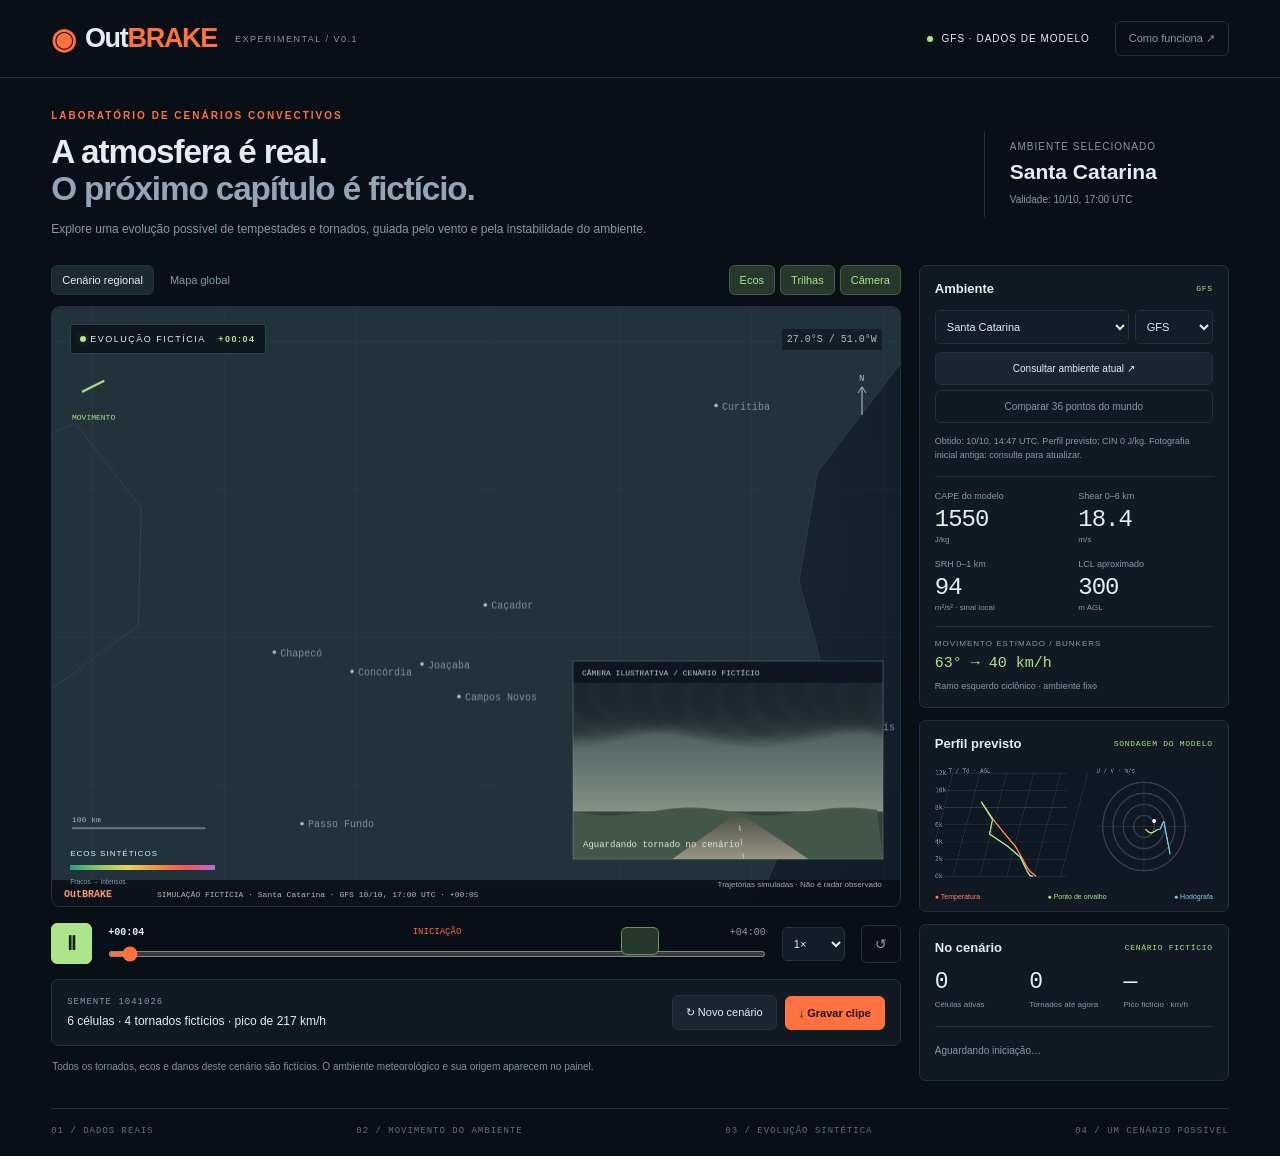
==== index.html @ 163cb2dc "Build OutBRAKE v0.1 with real GFS/ECMWF environments, synthetic outbreaks and video export" ====
<!doctype html>
<html lang="pt-BR">
<head>
<meta charset="utf-8"><meta name="viewport" content="width=device-width,initial-scale=1">
<meta name="theme-color" content="#090f17"><meta name="description" content="OutBRAKE: um surto fictício guiado por ambientes reais de modelos meteorológicos.">
<title>OutBRAKE · Atmosfera real. Histórias possíveis.</title>
<link rel="stylesheet" href="style.css">
</head>
<body>
<header><a class="brand" href="./" aria-label="OutBRAKE início"><span class="brand-icon">◉</span>Out<span>BRAKE</span><small>EXPERIMENTAL / V0.1</small></a><div class="head-right"><span class="status-dot"></span><span id="sourceBadge">CARREGANDO AMBIENTE</span><button id="aboutBtn" class="quiet">Como funciona ↗</button></div></header>
<main>
<section class="intro"><div><div class="eyebrow">LABORATÓRIO DE CENÁRIOS CONVECTIVOS</div><h1>A atmosfera é real.<br><span>O próximo capítulo é fictício.</span></h1><p>Explore uma evolução possível de tempestades e tornados, guiada pelo vento e pela instabilidade do ambiente.</p></div><div class="intro-meta"><span>AMBIENTE SELECIONADO</span><strong id="regionTitle">Preparando cenário…</strong><small id="validTime">—</small></div></section>
<section class="workbench">
<div class="stage-column">
<div class="stage-toolbar"><div class="tabs" role="group" aria-label="Visualização"><button id="regionalBtn" class="active">Cenário regional</button><button id="worldBtn">Mapa global</button></div><div class="layer-buttons"><button id="radarBtn" class="active" aria-pressed="true">Ecos</button><button id="tracksBtn" class="active" aria-pressed="true">Trilhas</button><button id="cameraBtn" class="active" aria-pressed="true">Câmera</button></div></div>
<div class="stage"><canvas id="map" aria-label="Animação de um surto fictício de tempestades"></canvas><div class="stage-live"><span class="status-dot"></span> EVOLUÇÃO FICTÍCIA <b id="stageTime">00:00</b></div><div class="stage-location" id="stageLocation">—</div><div class="legend"><span>ECOS SINTÉTICOS</span><i></i><small>Fracos → intensos</small></div><div class="map-note" id="mapNote">Trajetórias simuladas · Não é radar observado</div></div>
<div class="transport"><button id="playBtn" class="play" aria-label="Pausar animação">Ⅱ</button><div class="timeline"><div class="time-row"><b id="clock">+00:00</b><span id="phase">INICIAÇÃO</span><span>+04:00</span></div><input id="scrub" type="range" min="0" max="240" step="0.2" value="0" aria-label="Minutos do cenário"></div><select id="speed" aria-label="Velocidade"><option value="2">0,5×</option><option value="4" selected>1×</option><option value="8">2×</option><option value="16">4×</option></select><button id="restartBtn" class="quiet" title="Recomeçar">↺</button></div>
<div class="scenario-strip"><div><span id="seedLabel">SEMENTE —</span><strong id="summary">Gerando evolução…</strong></div><button id="newBtn">↻ Novo cenário</button><button id="exportBtn" class="accent">↓ Gravar clipe</button></div>
<div class="foot-note">Todos os tornados, ecos e danos deste cenário são fictícios. O ambiente meteorológico e sua origem aparecem no painel.</div>
</div>
<aside>
<section class="panel"><div class="panel-title"><h2>Ambiente</h2><span id="modelLabel">GFS</span></div><div class="form-row"><select id="regionSelect" aria-label="Região"></select><select id="modelSelect" aria-label="Modelo"><option value="gfs">GFS</option><option value="ecmwf">ECMWF</option></select></div><button id="loadBtn" class="wide">Consultar ambiente atual ↗</button><button id="scanBtn" class="wide quiet">Comparar 36 pontos do mundo</button><p id="dataStatus" class="data-status" aria-live="polite">Lendo a consulta inicial…</p><div class="metrics"><div><span>CAPE do modelo</span><strong id="capeVal">—</strong><small>J/kg</small></div><div><span>Shear 0–6 km</span><strong id="shearVal">—</strong><small>m/s</small></div><div><span>SRH 0–1 km</span><strong id="srhVal">—</strong><small>m²/s² · sinal local</small></div><div><span>LCL aproximado</span><strong id="lclVal">—</strong><small>m AGL</small></div></div><div class="motion"><span>MOVIMENTO ESTIMADO / BUNKERS</span><strong id="motionVal">—</strong><small id="motionNote">—</small></div></section>
<section class="panel charts"><div class="panel-title"><h2>Perfil previsto</h2><span>SONDAGEM DO MODELO</span></div><canvas id="sounding" width="620" height="250" aria-label="Perfil de temperatura, ponto de orvalho e hodógrafa"></canvas><div class="chart-key"><span class="temp">● Temperatura</span><span class="dew">● Ponto de orvalho</span><span class="wind">● Hodógrafa</span></div></section>
<section class="panel"><div class="panel-title"><h2>No cenário</h2><span id="modeLabel">SUPERCÉLULAS</span></div><div class="scenario-stats"><div><strong id="cellCount">0</strong><span>Células ativas</span></div><div><strong id="torCount">0</strong><span>Tornados até agora</span></div><div><strong id="peakWind">—</strong><span>Pico fictício · km/h</span></div></div><div id="events" class="events"><p>Aguardando iniciação…</p></div></section>
</aside>
</section>
<section class="method-line"><span>01 / DADOS REAIS</span><span>02 / MOVIMENTO DO AMBIENTE</span><span>03 / EVOLUÇÃO SINTÉTICA</span><span>04 / UM CENÁRIO POSSÍVEL</span></section>
</main>
<dialog id="about"><button id="closeAbout" class="dialog-close" aria-label="Fechar">×</button><div class="eyebrow">O QUE ESTA VERSÃO FAZ</div><h2>Um experimento visual,<br>com a origem dos dados à vista.</h2><p>A consulta inicial usa uma fotografia do GFS obtida em 10/10/2026. Os botões de consulta buscam novas previsões pelo Open-Meteo. O painel informa o horário de validade e de obtenção; estes não são o horário de inicialização da rodada.</p><p>A comparação global amostra 36 pontos em regiões convectivas e escolhe o maior índice de ingredientes nas próximas 24 horas. Não é uma busca exaustiva do planeta nem uma probabilidade de tornado. O índice usa CAPE, diferença vetorial entre os ventos de 10 m e 500 hPa, ponto de orvalho e CIN disponível.</p><p>O movimento regional usa uma aproximação de Bunkers com vento médio 0–6 km e desvio de 7,5 m/s. Escolhe o ramo ciclônico conforme o hemisfério. Shear e SRH usam alturas AGL e descartam níveis abaixo do solo. O LCL usa 125 × (T − Td). O perfil é previsto, sem assimilação adicional de radiossondagens neste protótipo.</p><p>A formação de células, a produção de tornados, seus ventos, tamanhos e durações são regras fictícias com aleatoriedade reproduzível. Não há integração das equações atmosféricas. Os ecos são ilustrações; não são refletividade calculada por um modelo físico. A câmera é uma representação artística vinculada ao tornado selecionado.</p><p>Esta versão usa contornos geográficos Natural Earth. Ainda não incorpora um modelo de elevação, frentes ou convergência para determinar a iniciação. O mapa não representa relevo. Baixos ingredientes podem gerar um cenário sem tornados.</p><div class="sources"><a href="https://open-meteo.com/en/docs/gfs-api" target="_blank" rel="noopener">GFS / Open-Meteo ↗</a><a href="https://open-meteo.com/en/docs/ecmwf-api" target="_blank" rel="noopener">ECMWF / Open-Meteo ↗</a><a href="https://www.naturalearthdata.com/" target="_blank" rel="noopener">Natural Earth ↗</a><a href="https://github.com/Vitkkk/OutBRAKE" target="_blank" rel="noopener">Código do OutBRAKE ↗</a></div></dialog>
<div id="toast" role="status"></div>
<script src="app.js"></script>
</body></html>
---- style.css ----
:root{color-scheme:dark;--bg:#090f17;--panel:#111923;--border:#24303b;--muted:#8899a9;--text:#e4edf4;--accent:#ff713f;--green:#ace58b}*{box-sizing:border-box}body{margin:0;background:var(--bg);color:var(--text);font-family:Inter,Arial,sans-serif;font-size:14px}button,select,input{font:inherit}button,a,select,input{touch-action:manipulation}button{border:1px solid var(--border);border-radius:6px;background:#1b2530;color:var(--text);padding:10px 13px;cursor:pointer;transition:background .18s,border-color .18s}button:hover{background:#293744;border-color:#657381}button:focus-visible,a:focus-visible,input:focus-visible,select:focus-visible{outline:2px solid var(--accent);outline-offset:3px}button:disabled{cursor:wait;opacity:.5}button.active{color:var(--green);border-color:#476044;background:#26372b}.quiet{background:transparent;color:var(--muted)}.accent{background:var(--accent);border-color:var(--accent);color:#1b100d;font-weight:700}header{height:78px;border-bottom:1px solid var(--border);padding:0 4vw;display:flex;justify-content:space-between;align-items:center}.brand{font-weight:900;font-size:27px;letter-spacing:-1.3px;text-decoration:none;color:var(--text);display:flex;align-items:center;gap:0}.brand>span:not(.brand-icon){color:var(--accent)}.brand-icon{color:var(--accent);margin-right:10px;font-size:29px}.brand small{font-size:9px;letter-spacing:1.5px;color:var(--muted);font-weight:500;margin-left:18px}.head-right{display:flex;align-items:center;gap:9px;font-size:10px;letter-spacing:1px}.head-right button{margin-left:16px;font-size:11px;letter-spacing:0}.status-dot{width:6px;height:6px;background:var(--green);border-radius:50%;display:inline-block;box-shadow:0 0 8px #ace58b50}main{max-width:1720px;padding:32px 4vw 20px;margin:auto}.intro{display:flex;justify-content:space-between;align-items:center;gap:24px;margin-bottom:27px}.eyebrow{font-size:10px;letter-spacing:2px;color:var(--accent);font-weight:700;margin-bottom:12px}h1{font-size:clamp(23px,2.6vw,38px);line-height:1.12;letter-spacing:-1.1px;margin:0 0 12px}h1 span{color:#94a6b6}.intro p{color:var(--muted);font-size:12px;line-height:1.5;margin:0;max-width:610px}.intro-meta{padding:10px 0 10px 25px;border-left:1px solid var(--border);min-width:245px}.intro-meta span,.intro-meta small{display:block;font-size:10px;letter-spacing:1px;color:var(--muted)}.intro-meta strong{display:block;font-size:21px;margin:8px 0}.intro-meta small{letter-spacing:0;line-height:1.5}.workbench{display:grid;grid-template-columns:minmax(0,1fr) 310px;gap:18px}.stage-column{min-width:0}.stage-toolbar{display:flex;justify-content:space-between;align-items:center;gap:12px;margin-bottom:11px}.tabs,.layer-buttons{display:flex;gap:5px}.stage-toolbar button{font-size:11px;padding:8px 10px}.tabs button{background:transparent;border-color:transparent;color:var(--muted)}.tabs button.active{border-color:var(--border);background:#1c2930;color:var(--text)}.stage{position:relative;width:100%;height:clamp(420px,47vw,690px);overflow:hidden;border:1px solid var(--border);border-radius:9px;background:#101b26}#map{width:100%;height:100%;display:block}.stage-live{position:absolute;top:17px;left:18px;font-size:9px;letter-spacing:1.5px;background:#090f17cf;padding:9px;border:1px solid #32404a;border-radius:3px;pointer-events:none}.stage-live b{color:var(--green);margin-left:9px}.stage-location{position:absolute;top:22px;right:18px;font:10px monospace;color:#aebdcb;background:#090f1790;padding:5px;pointer-events:none}.legend{position:absolute;bottom:20px;left:18px;width:145px;font-size:8px;letter-spacing:1px;pointer-events:none}.legend i{display:block;height:5px;background:linear-gradient(90deg,#2c9a86,#89c969,#e6d457,#ec9140,#f35650,#b16be0);margin:7px 0}.legend small{letter-spacing:0;color:#92a7b8}.map-note{position:absolute;bottom:17px;right:18px;font-size:8px;color:#9cadbb;max-width:220px;text-align:right;pointer-events:none}.transport{display:flex;gap:16px;align-items:center;padding:16px 0 15px}.play{background:#ace58b;color:#14200f;border-color:#ace58b;width:41px;height:41px;flex-shrink:0;font-size:19px;font-weight:700;padding:0}.timeline{flex:1;min-width:0}.time-row{display:flex;justify-content:space-between;font:10px monospace;color:var(--muted);padding-bottom:6px}.time-row b{color:var(--text)}#phase{font-size:9px;color:var(--accent)}input[type=range]{width:100%;height:6px;accent-color:var(--accent);margin:0;cursor:pointer}select{background:#121d28;border:1px solid var(--border);color:var(--text);padding:9px 7px;border-radius:5px;font-size:11px;max-width:100%}.transport>select{width:63px}.scenario-strip{display:flex;align-items:center;gap:8px;padding:15px;border:1px solid var(--border);border-radius:7px;background:var(--panel)}.scenario-strip>div{flex:1}.scenario-strip span{display:block;font:9px monospace;letter-spacing:1px;color:var(--muted);margin-bottom:5px}.scenario-strip strong{font-size:12px;font-weight:500}.scenario-strip button{font-size:11px;white-space:nowrap}.foot-note{font-size:10px;line-height:1.6;color:#7f92a3;padding:13px 1px}aside{display:flex;flex-direction:column;gap:12px}.panel{border:1px solid var(--border);background:var(--panel);border-radius:7px;padding:15px}.panel-title{display:flex;justify-content:space-between;align-items:center;margin-bottom:14px;gap:8px}.panel h2{font-size:13px;margin:0;font-weight:600}.panel-title>span{font:8px monospace;letter-spacing:.7px;color:var(--green)}.form-row{display:flex;gap:6px;margin-bottom:8px}.form-row select:first-child{flex:1;min-width:0}.wide{width:100%;font-size:10px;margin-bottom:5px}.data-status{font-size:9px;line-height:1.6;color:var(--muted);margin:6px 0 14px;overflow-wrap:anywhere}.metrics{display:grid;grid-template-columns:1fr 1fr;gap:15px 9px;border-top:1px solid var(--border);padding-top:14px}.metrics span{display:block;color:var(--muted);font-size:9px;margin-bottom:5px}.metrics strong{font-family:monospace;font-size:24px;font-weight:500;letter-spacing:-1px}.metrics small{font-size:8px;color:var(--muted);display:block;margin-top:2px}.motion{border-top:1px solid var(--border);margin-top:14px;padding-top:12px}.motion span{display:block;font-size:8px;letter-spacing:1px;color:var(--muted)}.motion strong{display:block;font:15px monospace;color:var(--green);margin:7px 0 4px}.motion small{font-size:9px;color:var(--muted)}.charts{padding-bottom:11px}#sounding{width:100%;height:120px;display:block}.chart-key{display:flex;justify-content:space-between;font-size:7px;margin-top:8px}.temp{color:#ff825d}.dew{color:#ace58b}.wind{color:#8acde5}.scenario-stats{display:grid;grid-template-columns:repeat(3,1fr);gap:5px;margin-bottom:15px}.scenario-stats strong{display:block;font:23px monospace}.scenario-stats span{display:block;color:var(--muted);font-size:8px;line-height:1.4;margin-top:4px}.events{max-height:150px;overflow:auto;border-top:1px solid var(--border);padding-top:9px}.events p{color:var(--muted);font-size:10px;line-height:1.5;margin:7px 0}.events .event{font-size:9px;display:flex;gap:8px;padding:7px 0;border-bottom:1px solid #24303b80}.event time{color:var(--accent);font-family:monospace;white-space:nowrap}.event span{color:#a9baca}.method-line{display:flex;justify-content:space-between;border-top:1px solid var(--border);margin-top:20px;padding-top:17px;font:9px monospace;letter-spacing:1px;color:#5e7182}dialog{border:1px solid #455461;background:#111b26;color:var(--text);border-radius:12px;max-width:650px;width:calc(100% - 32px);padding:32px;max-height:85vh}dialog::backdrop{background:#000b;backdrop-filter:blur(5px)}dialog h2{font-size:26px;letter-spacing:-1px;line-height:1.2}dialog p{font-size:12px;line-height:1.8;color:#a6b7c6}.dialog-close{position:absolute;right:15px;top:15px;padding:3px 10px;font-size:23px}.sources{display:flex;gap:15px;flex-wrap:wrap;margin-top:22px}.sources a{color:var(--green);font-size:10px}#toast{position:fixed;bottom:25px;left:50%;transform:translateX(-50%) translateY(80px);background:#26372b;border:1px solid #6f955e;padding:13px 18px;border-radius:6px;color:#d8efd0;font-size:12px;transition:transform .2s;z-index:20;max-width:90vw;text-align:center}#toast.show{transform:translateX(-50%) translateY(0)}@media(min-width:1500px){.workbench{grid-template-columns:minmax(0,1fr) 350px}.stage{height:660px}.panel{padding:19px}#sounding{height:145px}}@media(max-width:1000px){main{padding:24px}.workbench{grid-template-columns:minmax(0,1fr) 280px}.intro-meta{min-width:210px}.head-right #sourceBadge{display:none}.stage{height:530px}.scenario-strip{flex-wrap:wrap}.scenario-strip>div{flex-basis:100%}.layer-buttons button{font-size:9px;padding:7px}.tabs button{font-size:10px;padding:7px}.stage-location{display:none}}@media(max-width:760px){header{height:63px;padding:0 18px}.brand{font-size:24px}.brand small{font-size:7px;letter-spacing:.5px;margin-left:10px}.head-right .status-dot{display:none}.head-right button{font-size:9px;padding:8px;margin-left:0}main{padding:24px 14px}.intro{display:block;margin-bottom:20px}.intro h1{font-size:28px}.intro p{font-size:11px}.intro-meta{border:0;border-top:1px solid var(--border);padding:13px 0 0;margin-top:17px;min-width:0;display:grid;grid-template-columns:1fr auto;align-items:center;gap:3px}.intro-meta>span{grid-column:1/-1;font-size:8px}.intro-meta strong{font-size:18px;margin:4px 0}.intro-meta small{font-size:9px;text-align:right}.workbench{display:block}.stage{height:470px;max-height:65vh;min-height:330px}.stage-toolbar{gap:6px}.stage-toolbar button{padding:7px 8px;font-size:9px}.layer-buttons{gap:3px}.layer-buttons button{padding:7px 6px;font-size:8px}.stage-live{font-size:8px;left:12px;top:12px}.map-note{max-width:150px;font-size:7px}.transport{gap:10px}.scenario-strip{padding:12px}.scenario-strip>div{flex-basis:100%}.scenario-strip button{flex:1}.foot-note{font-size:9px}aside{margin-top:13px;display:grid;grid-template-columns:1fr 1fr;gap:10px}.panel:first-child{grid-column:1/-1}.metrics{grid-template-columns:repeat(4,1fr);gap:5px}.metrics strong{font-size:23px}.metrics span{font-size:8px}.metrics small{font-size:7px}.panel-title>span{font-size:7px}.panel{padding:12px}.charts #sounding{height:120px}.charts .chart-key{flex-wrap:wrap;gap:4px}.scenario-stats strong{font-size:20px}.scenario-stats span{font-size:7px}.method-line{flex-wrap:wrap;gap:12px;font-size:7px}.events{max-height:120px}}@media(prefers-reduced-motion:reduce){*{transition:none!important}}
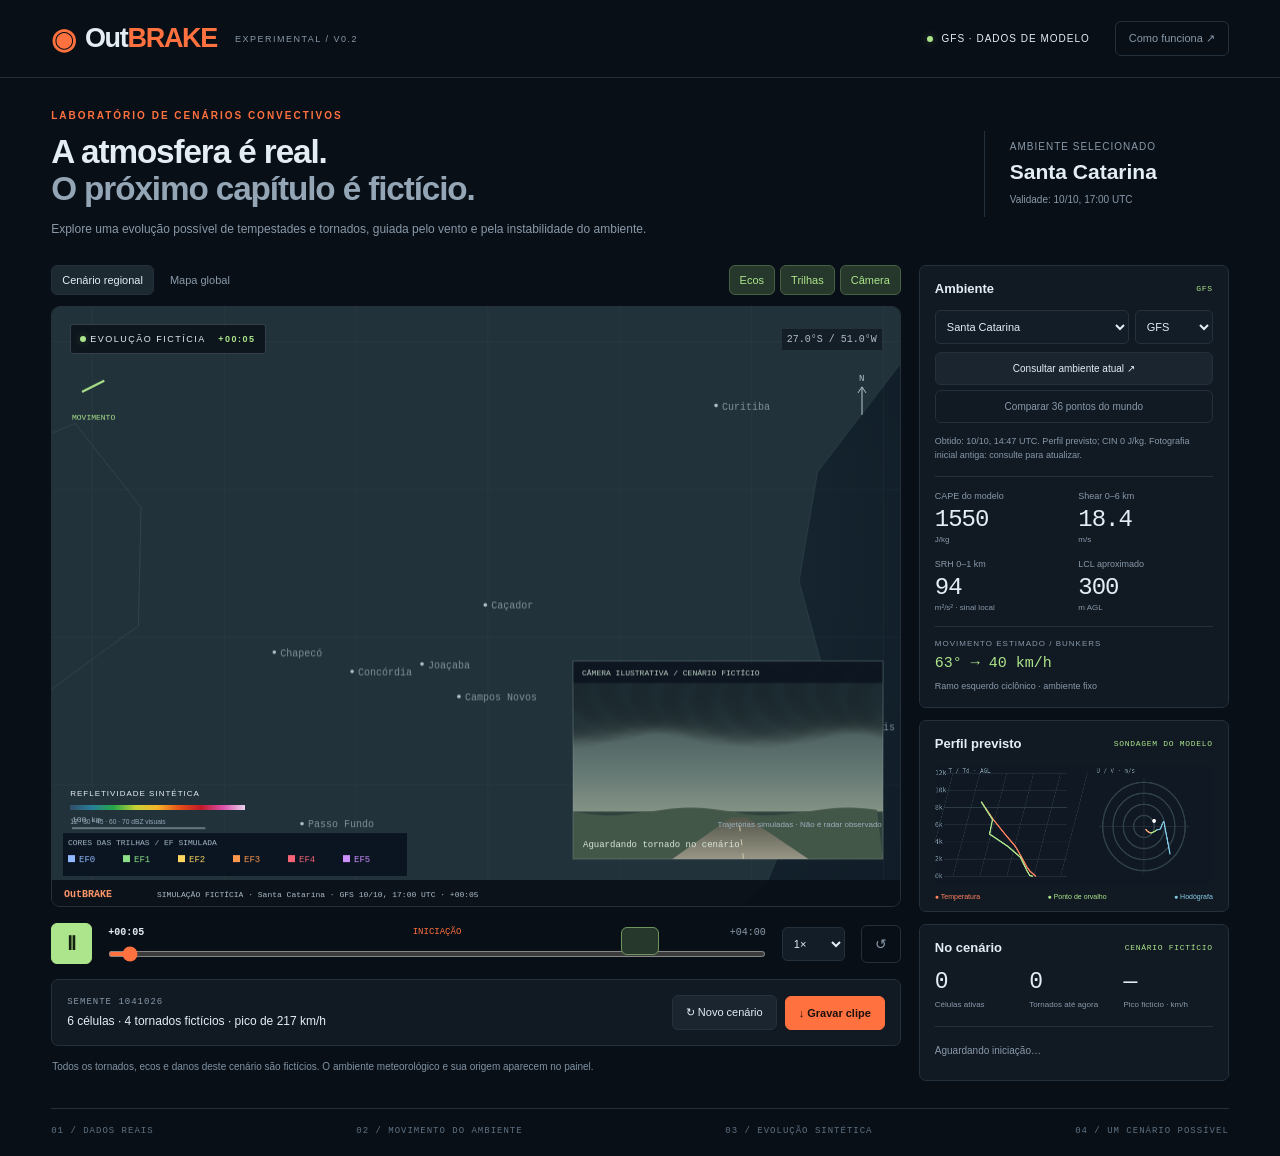
==== commit 19df8b07: "Improve radar echoes and add EF trail legend, tornado labels and six-second final summary" ====
--- a/index.html
+++ b/index.html
@@ -4,19 +4,19 @@
 <meta charset="utf-8"><meta name="viewport" content="width=device-width,initial-scale=1">
 <meta name="theme-color" content="#090f17"><meta name="description" content="OutBRAKE: um surto fictício guiado por ambientes reais de modelos meteorológicos.">
 <title>OutBRAKE · Atmosfera real. Histórias possíveis.</title>
-<link rel="stylesheet" href="style.css">
+<link rel="stylesheet" href="style.css?v=02">
 </head>
 <body>
-<header><a class="brand" href="./" aria-label="OutBRAKE início"><span class="brand-icon">◉</span>Out<span>BRAKE</span><small>EXPERIMENTAL / V0.1</small></a><div class="head-right"><span class="status-dot"></span><span id="sourceBadge">CARREGANDO AMBIENTE</span><button id="aboutBtn" class="quiet">Como funciona ↗</button></div></header>
+<header><a class="brand" href="./" aria-label="OutBRAKE início"><span class="brand-icon">◉</span>Out<span>BRAKE</span><small>EXPERIMENTAL / V0.2</small></a><div class="head-right"><span class="status-dot"></span><span id="sourceBadge">CARREGANDO AMBIENTE</span><button id="aboutBtn" class="quiet">Como funciona ↗</button></div></header>
 <main>
 <section class="intro"><div><div class="eyebrow">LABORATÓRIO DE CENÁRIOS CONVECTIVOS</div><h1>A atmosfera é real.<br><span>O próximo capítulo é fictício.</span></h1><p>Explore uma evolução possível de tempestades e tornados, guiada pelo vento e pela instabilidade do ambiente.</p></div><div class="intro-meta"><span>AMBIENTE SELECIONADO</span><strong id="regionTitle">Preparando cenário…</strong><small id="validTime">—</small></div></section>
 <section class="workbench">
 <div class="stage-column">
 <div class="stage-toolbar"><div class="tabs" role="group" aria-label="Visualização"><button id="regionalBtn" class="active">Cenário regional</button><button id="worldBtn">Mapa global</button></div><div class="layer-buttons"><button id="radarBtn" class="active" aria-pressed="true">Ecos</button><button id="tracksBtn" class="active" aria-pressed="true">Trilhas</button><button id="cameraBtn" class="active" aria-pressed="true">Câmera</button></div></div>
-<div class="stage"><canvas id="map" aria-label="Animação de um surto fictício de tempestades"></canvas><div class="stage-live"><span class="status-dot"></span> EVOLUÇÃO FICTÍCIA <b id="stageTime">00:00</b></div><div class="stage-location" id="stageLocation">—</div><div class="legend"><span>ECOS SINTÉTICOS</span><i></i><small>Fracos → intensos</small></div><div class="map-note" id="mapNote">Trajetórias simuladas · Não é radar observado</div></div>
+<div class="stage"><canvas id="map" aria-label="Animação de um surto fictício de tempestades"></canvas><div id="stageOverlay" class="stage-live"><span class="status-dot"></span> EVOLUÇÃO FICTÍCIA <b id="stageTime">00:00</b></div><div class="stage-location" id="stageLocation">—</div><div id="echoLegend" class="legend"><span>REFLETIVIDADE SINTÉTICA</span><i></i><small>12 · 30 · 45 · 60 · 70 dBZ visuais</small></div><div class="map-note" id="mapNote">Trajetórias simuladas · Não é radar observado</div></div>
 <div class="transport"><button id="playBtn" class="play" aria-label="Pausar animação">Ⅱ</button><div class="timeline"><div class="time-row"><b id="clock">+00:00</b><span id="phase">INICIAÇÃO</span><span>+04:00</span></div><input id="scrub" type="range" min="0" max="240" step="0.2" value="0" aria-label="Minutos do cenário"></div><select id="speed" aria-label="Velocidade"><option value="2">0,5×</option><option value="4" selected>1×</option><option value="8">2×</option><option value="16">4×</option></select><button id="restartBtn" class="quiet" title="Recomeçar">↺</button></div>
 <div class="scenario-strip"><div><span id="seedLabel">SEMENTE —</span><strong id="summary">Gerando evolução…</strong></div><button id="newBtn">↻ Novo cenário</button><button id="exportBtn" class="accent">↓ Gravar clipe</button></div>
-<div class="foot-note">Todos os tornados, ecos e danos deste cenário são fictícios. O ambiente meteorológico e sua origem aparecem no painel.</div>
+<section id="finalSummary" class="final-summary" hidden><div class="panel-title"><h2>Resumo final dos tornados</h2><span>CLASSIFICAÇÃO SIMULADA</span></div><table><thead><tr><th>Tornado</th><th>Classe</th><th>Pico fictício</th><th>Duração</th></tr></thead><tbody id="summaryRows"></tbody></table><small>Classe EF pela faixa do pico de vento fictício.</small></section><div class="foot-note">Todos os tornados, ecos e danos deste cenário são fictícios. O ambiente meteorológico e sua origem aparecem no painel.</div>
 </div>
 <aside>
 <section class="panel"><div class="panel-title"><h2>Ambiente</h2><span id="modelLabel">GFS</span></div><div class="form-row"><select id="regionSelect" aria-label="Região"></select><select id="modelSelect" aria-label="Modelo"><option value="gfs">GFS</option><option value="ecmwf">ECMWF</option></select></div><button id="loadBtn" class="wide">Consultar ambiente atual ↗</button><button id="scanBtn" class="wide quiet">Comparar 36 pontos do mundo</button><p id="dataStatus" class="data-status" aria-live="polite">Lendo a consulta inicial…</p><div class="metrics"><div><span>CAPE do modelo</span><strong id="capeVal">—</strong><small>J/kg</small></div><div><span>Shear 0–6 km</span><strong id="shearVal">—</strong><small>m/s</small></div><div><span>SRH 0–1 km</span><strong id="srhVal">—</strong><small>m²/s² · sinal local</small></div><div><span>LCL aproximado</span><strong id="lclVal">—</strong><small>m AGL</small></div></div><div class="motion"><span>MOVIMENTO ESTIMADO / BUNKERS</span><strong id="motionVal">—</strong><small id="motionNote">—</small></div></section>
@@ -26,7 +26,7 @@
 </section>
 <section class="method-line"><span>01 / DADOS REAIS</span><span>02 / MOVIMENTO DO AMBIENTE</span><span>03 / EVOLUÇÃO SINTÉTICA</span><span>04 / UM CENÁRIO POSSÍVEL</span></section>
 </main>
-<dialog id="about"><button id="closeAbout" class="dialog-close" aria-label="Fechar">×</button><div class="eyebrow">O QUE ESTA VERSÃO FAZ</div><h2>Um experimento visual,<br>com a origem dos dados à vista.</h2><p>A consulta inicial usa uma fotografia do GFS obtida em 10/10/2026. Os botões de consulta buscam novas previsões pelo Open-Meteo. O painel informa o horário de validade e de obtenção; estes não são o horário de inicialização da rodada.</p><p>A comparação global amostra 36 pontos em regiões convectivas e escolhe o maior índice de ingredientes nas próximas 24 horas. Não é uma busca exaustiva do planeta nem uma probabilidade de tornado. O índice usa CAPE, diferença vetorial entre os ventos de 10 m e 500 hPa, ponto de orvalho e CIN disponível.</p><p>O movimento regional usa uma aproximação de Bunkers com vento médio 0–6 km e desvio de 7,5 m/s. Escolhe o ramo ciclônico conforme o hemisfério. Shear e SRH usam alturas AGL e descartam níveis abaixo do solo. O LCL usa 125 × (T − Td). O perfil é previsto, sem assimilação adicional de radiossondagens neste protótipo.</p><p>A formação de células, a produção de tornados, seus ventos, tamanhos e durações são regras fictícias com aleatoriedade reproduzível. Não há integração das equações atmosféricas. Os ecos são ilustrações; não são refletividade calculada por um modelo físico. A câmera é uma representação artística vinculada ao tornado selecionado.</p><p>Esta versão usa contornos geográficos Natural Earth. Ainda não incorpora um modelo de elevação, frentes ou convergência para determinar a iniciação. O mapa não representa relevo. Baixos ingredientes podem gerar um cenário sem tornados.</p><div class="sources"><a href="https://open-meteo.com/en/docs/gfs-api" target="_blank" rel="noopener">GFS / Open-Meteo ↗</a><a href="https://open-meteo.com/en/docs/ecmwf-api" target="_blank" rel="noopener">ECMWF / Open-Meteo ↗</a><a href="https://www.naturalearthdata.com/" target="_blank" rel="noopener">Natural Earth ↗</a><a href="https://github.com/Vitkkk/OutBRAKE" target="_blank" rel="noopener">Código do OutBRAKE ↗</a></div></dialog>
+<dialog id="about"><button id="closeAbout" class="dialog-close" aria-label="Fechar">×</button><div class="eyebrow">O QUE ESTA VERSÃO FAZ</div><h2>Um experimento visual,<br>com a origem dos dados à vista.</h2><p>A consulta inicial usa uma fotografia do GFS obtida em 10/10/2026. Os botões de consulta buscam novas previsões pelo Open-Meteo. O painel informa o horário de validade e de obtenção; estes não são o horário de inicialização da rodada.</p><p>A comparação global amostra 36 pontos em regiões convectivas e escolhe o maior índice de ingredientes nas próximas 24 horas. Não é uma busca exaustiva do planeta nem uma probabilidade de tornado. O índice usa CAPE, diferença vetorial entre os ventos de 10 m e 500 hPa, ponto de orvalho e CIN disponível.</p><p>O movimento regional usa uma aproximação de Bunkers com vento médio 0–6 km e desvio de 7,5 m/s. Escolhe o ramo ciclônico conforme o hemisfério. Shear e SRH usam alturas AGL e descartam níveis abaixo do solo. O LCL usa 125 × (T − Td). O perfil é previsto, sem assimilação adicional de radiossondagens neste protótipo.</p><p>A formação de células, a produção de tornados, seus ventos, tamanhos e durações são regras fictícias com aleatoriedade reproduzível. Não há integração das equações atmosféricas. Os ecos são um campo sintético com textura espacial, núcleo de precipitação, escudo dianteiro e gancho contínuo. A escala de dBZ é ilustrativa, sem cálculo microfísico. As classes EF mostradas são simuladas: o pico fictício é convertido em mph e arredondado antes de ser comparado às faixas EF0–EF5. A câmera é uma representação artística vinculada ao tornado selecionado.</p><p>Esta versão usa contornos geográficos Natural Earth. Ainda não incorpora um modelo de elevação, frentes ou convergência para determinar a iniciação. O mapa não representa relevo. Baixos ingredientes podem gerar um cenário sem tornados.</p><div class="sources"><a href="https://open-meteo.com/en/docs/gfs-api" target="_blank" rel="noopener">GFS / Open-Meteo ↗</a><a href="https://open-meteo.com/en/docs/ecmwf-api" target="_blank" rel="noopener">ECMWF / Open-Meteo ↗</a><a href="https://www.weather.gov/oun/efscale" target="_blank" rel="noopener">Faixas EF / NWS ↗</a><a href="https://www.naturalearthdata.com/" target="_blank" rel="noopener">Natural Earth ↗</a><a href="https://github.com/Vitkkk/OutBRAKE" target="_blank" rel="noopener">Código do OutBRAKE ↗</a></div></dialog>
 <div id="toast" role="status"></div>
-<script src="app.js"></script>
+<script src="app.js?v=02"></script>
 </body></html>
--- a/style.css
+++ b/style.css
@@ -1 +1,3 @@
 :root{color-scheme:dark;--bg:#090f17;--panel:#111923;--border:#24303b;--muted:#8899a9;--text:#e4edf4;--accent:#ff713f;--green:#ace58b}*{box-sizing:border-box}body{margin:0;background:var(--bg);color:var(--text);font-family:Inter,Arial,sans-serif;font-size:14px}button,select,input{font:inherit}button,a,select,input{touch-action:manipulation}button{border:1px solid var(--border);border-radius:6px;background:#1b2530;color:var(--text);padding:10px 13px;cursor:pointer;transition:background .18s,border-color .18s}button:hover{background:#293744;border-color:#657381}button:focus-visible,a:focus-visible,input:focus-visible,select:focus-visible{outline:2px solid var(--accent);outline-offset:3px}button:disabled{cursor:wait;opacity:.5}button.active{color:var(--green);border-color:#476044;background:#26372b}.quiet{background:transparent;color:var(--muted)}.accent{background:var(--accent);border-color:var(--accent);color:#1b100d;font-weight:700}header{height:78px;border-bottom:1px solid var(--border);padding:0 4vw;display:flex;justify-content:space-between;align-items:center}.brand{font-weight:900;font-size:27px;letter-spacing:-1.3px;text-decoration:none;color:var(--text);display:flex;align-items:center;gap:0}.brand>span:not(.brand-icon){color:var(--accent)}.brand-icon{color:var(--accent);margin-right:10px;font-size:29px}.brand small{font-size:9px;letter-spacing:1.5px;color:var(--muted);font-weight:500;margin-left:18px}.head-right{display:flex;align-items:center;gap:9px;font-size:10px;letter-spacing:1px}.head-right button{margin-left:16px;font-size:11px;letter-spacing:0}.status-dot{width:6px;height:6px;background:var(--green);border-radius:50%;display:inline-block;box-shadow:0 0 8px #ace58b50}main{max-width:1720px;padding:32px 4vw 20px;margin:auto}.intro{display:flex;justify-content:space-between;align-items:center;gap:24px;margin-bottom:27px}.eyebrow{font-size:10px;letter-spacing:2px;color:var(--accent);font-weight:700;margin-bottom:12px}h1{font-size:clamp(23px,2.6vw,38px);line-height:1.12;letter-spacing:-1.1px;margin:0 0 12px}h1 span{color:#94a6b6}.intro p{color:var(--muted);font-size:12px;line-height:1.5;margin:0;max-width:610px}.intro-meta{padding:10px 0 10px 25px;border-left:1px solid var(--border);min-width:245px}.intro-meta span,.intro-meta small{display:block;font-size:10px;letter-spacing:1px;color:var(--muted)}.intro-meta strong{display:block;font-size:21px;margin:8px 0}.intro-meta small{letter-spacing:0;line-height:1.5}.workbench{display:grid;grid-template-columns:minmax(0,1fr) 310px;gap:18px}.stage-column{min-width:0}.stage-toolbar{display:flex;justify-content:space-between;align-items:center;gap:12px;margin-bottom:11px}.tabs,.layer-buttons{display:flex;gap:5px}.stage-toolbar button{font-size:11px;padding:8px 10px}.tabs button{background:transparent;border-color:transparent;color:var(--muted)}.tabs button.active{border-color:var(--border);background:#1c2930;color:var(--text)}.stage{position:relative;width:100%;height:clamp(420px,47vw,690px);overflow:hidden;border:1px solid var(--border);border-radius:9px;background:#101b26}#map{width:100%;height:100%;display:block}.stage-live{position:absolute;top:17px;left:18px;font-size:9px;letter-spacing:1.5px;background:#090f17cf;padding:9px;border:1px solid #32404a;border-radius:3px;pointer-events:none}.stage-live b{color:var(--green);margin-left:9px}.stage-location{position:absolute;top:22px;right:18px;font:10px monospace;color:#aebdcb;background:#090f1790;padding:5px;pointer-events:none}.legend{position:absolute;bottom:20px;left:18px;width:145px;font-size:8px;letter-spacing:1px;pointer-events:none}.legend i{display:block;height:5px;background:linear-gradient(90deg,#2c9a86,#89c969,#e6d457,#ec9140,#f35650,#b16be0);margin:7px 0}.legend small{letter-spacing:0;color:#92a7b8}.map-note{position:absolute;bottom:17px;right:18px;font-size:8px;color:#9cadbb;max-width:220px;text-align:right;pointer-events:none}.transport{display:flex;gap:16px;align-items:center;padding:16px 0 15px}.play{background:#ace58b;color:#14200f;border-color:#ace58b;width:41px;height:41px;flex-shrink:0;font-size:19px;font-weight:700;padding:0}.timeline{flex:1;min-width:0}.time-row{display:flex;justify-content:space-between;font:10px monospace;color:var(--muted);padding-bottom:6px}.time-row b{color:var(--text)}#phase{font-size:9px;color:var(--accent)}input[type=range]{width:100%;height:6px;accent-color:var(--accent);margin:0;cursor:pointer}select{background:#121d28;border:1px solid var(--border);color:var(--text);padding:9px 7px;border-radius:5px;font-size:11px;max-width:100%}.transport>select{width:63px}.scenario-strip{display:flex;align-items:center;gap:8px;padding:15px;border:1px solid var(--border);border-radius:7px;background:var(--panel)}.scenario-strip>div{flex:1}.scenario-strip span{display:block;font:9px monospace;letter-spacing:1px;color:var(--muted);margin-bottom:5px}.scenario-strip strong{font-size:12px;font-weight:500}.scenario-strip button{font-size:11px;white-space:nowrap}.foot-note{font-size:10px;line-height:1.6;color:#7f92a3;padding:13px 1px}aside{display:flex;flex-direction:column;gap:12px}.panel{border:1px solid var(--border);background:var(--panel);border-radius:7px;padding:15px}.panel-title{display:flex;justify-content:space-between;align-items:center;margin-bottom:14px;gap:8px}.panel h2{font-size:13px;margin:0;font-weight:600}.panel-title>span{font:8px monospace;letter-spacing:.7px;color:var(--green)}.form-row{display:flex;gap:6px;margin-bottom:8px}.form-row select:first-child{flex:1;min-width:0}.wide{width:100%;font-size:10px;margin-bottom:5px}.data-status{font-size:9px;line-height:1.6;color:var(--muted);margin:6px 0 14px;overflow-wrap:anywhere}.metrics{display:grid;grid-template-columns:1fr 1fr;gap:15px 9px;border-top:1px solid var(--border);padding-top:14px}.metrics span{display:block;color:var(--muted);font-size:9px;margin-bottom:5px}.metrics strong{font-family:monospace;font-size:24px;font-weight:500;letter-spacing:-1px}.metrics small{font-size:8px;color:var(--muted);display:block;margin-top:2px}.motion{border-top:1px solid var(--border);margin-top:14px;padding-top:12px}.motion span{display:block;font-size:8px;letter-spacing:1px;color:var(--muted)}.motion strong{display:block;font:15px monospace;color:var(--green);margin:7px 0 4px}.motion small{font-size:9px;color:var(--muted)}.charts{padding-bottom:11px}#sounding{width:100%;height:120px;display:block}.chart-key{display:flex;justify-content:space-between;font-size:7px;margin-top:8px}.temp{color:#ff825d}.dew{color:#ace58b}.wind{color:#8acde5}.scenario-stats{display:grid;grid-template-columns:repeat(3,1fr);gap:5px;margin-bottom:15px}.scenario-stats strong{display:block;font:23px monospace}.scenario-stats span{display:block;color:var(--muted);font-size:8px;line-height:1.4;margin-top:4px}.events{max-height:150px;overflow:auto;border-top:1px solid var(--border);padding-top:9px}.events p{color:var(--muted);font-size:10px;line-height:1.5;margin:7px 0}.events .event{font-size:9px;display:flex;gap:8px;padding:7px 0;border-bottom:1px solid #24303b80}.event time{color:var(--accent);font-family:monospace;white-space:nowrap}.event span{color:#a9baca}.method-line{display:flex;justify-content:space-between;border-top:1px solid var(--border);margin-top:20px;padding-top:17px;font:9px monospace;letter-spacing:1px;color:#5e7182}dialog{border:1px solid #455461;background:#111b26;color:var(--text);border-radius:12px;max-width:650px;width:calc(100% - 32px);padding:32px;max-height:85vh}dialog::backdrop{background:#000b;backdrop-filter:blur(5px)}dialog h2{font-size:26px;letter-spacing:-1px;line-height:1.2}dialog p{font-size:12px;line-height:1.8;color:#a6b7c6}.dialog-close{position:absolute;right:15px;top:15px;padding:3px 10px;font-size:23px}.sources{display:flex;gap:15px;flex-wrap:wrap;margin-top:22px}.sources a{color:var(--green);font-size:10px}#toast{position:fixed;bottom:25px;left:50%;transform:translateX(-50%) translateY(80px);background:#26372b;border:1px solid #6f955e;padding:13px 18px;border-radius:6px;color:#d8efd0;font-size:12px;transition:transform .2s;z-index:20;max-width:90vw;text-align:center}#toast.show{transform:translateX(-50%) translateY(0)}@media(min-width:1500px){.workbench{grid-template-columns:minmax(0,1fr) 350px}.stage{height:660px}.panel{padding:19px}#sounding{height:145px}}@media(max-width:1000px){main{padding:24px}.workbench{grid-template-columns:minmax(0,1fr) 280px}.intro-meta{min-width:210px}.head-right #sourceBadge{display:none}.stage{height:530px}.scenario-strip{flex-wrap:wrap}.scenario-strip>div{flex-basis:100%}.layer-buttons button{font-size:9px;padding:7px}.tabs button{font-size:10px;padding:7px}.stage-location{display:none}}@media(max-width:760px){header{height:63px;padding:0 18px}.brand{font-size:24px}.brand small{font-size:7px;letter-spacing:.5px;margin-left:10px}.head-right .status-dot{display:none}.head-right button{font-size:9px;padding:8px;margin-left:0}main{padding:24px 14px}.intro{display:block;margin-bottom:20px}.intro h1{font-size:28px}.intro p{font-size:11px}.intro-meta{border:0;border-top:1px solid var(--border);padding:13px 0 0;margin-top:17px;min-width:0;display:grid;grid-template-columns:1fr auto;align-items:center;gap:3px}.intro-meta>span{grid-column:1/-1;font-size:8px}.intro-meta strong{font-size:18px;margin:4px 0}.intro-meta small{font-size:9px;text-align:right}.workbench{display:block}.stage{height:470px;max-height:65vh;min-height:330px}.stage-toolbar{gap:6px}.stage-toolbar button{padding:7px 8px;font-size:9px}.layer-buttons{gap:3px}.layer-buttons button{padding:7px 6px;font-size:8px}.stage-live{font-size:8px;left:12px;top:12px}.map-note{max-width:150px;font-size:7px}.transport{gap:10px}.scenario-strip{padding:12px}.scenario-strip>div{flex-basis:100%}.scenario-strip button{flex:1}.foot-note{font-size:9px}aside{margin-top:13px;display:grid;grid-template-columns:1fr 1fr;gap:10px}.panel:first-child{grid-column:1/-1}.metrics{grid-template-columns:repeat(4,1fr);gap:5px}.metrics strong{font-size:23px}.metrics span{font-size:8px}.metrics small{font-size:7px}.panel-title>span{font-size:7px}.panel{padding:12px}.charts #sounding{height:120px}.charts .chart-key{flex-wrap:wrap;gap:4px}.scenario-stats strong{font-size:20px}.scenario-stats span{font-size:7px}.method-line{flex-wrap:wrap;gap:12px;font-size:7px}.events{max-height:120px}}@media(prefers-reduced-motion:reduce){*{transition:none!important}}
+
+[hidden]{display:none!important}.legend{bottom:80px}.legend i{background:linear-gradient(90deg,#334d67,#277f9a,#25a647,#c4d137,#f7b329,#e45018,#c01928,#da50ab,#e9d2eb)}.final-summary{margin-top:12px;border:1px solid #385269;background:#101d29;padding:16px;border-radius:7px}.final-summary table{width:100%;border-collapse:collapse;font-size:12px}.final-summary th{text-align:left;color:#8fa5b7;font-size:10px;font-weight:500;padding:7px 5px;border-bottom:1px solid #2b3f51}.final-summary td{padding:10px 5px;border-bottom:1px solid #223748;font-family:monospace}.final-summary td i{display:inline-block;width:8px;height:8px;margin-right:8px;border-radius:2px}.final-summary small{display:block;color:#8fa5b7;font-size:9px;margin-top:10px}.map-note{bottom:77px}.legend{width:175px}@media(max-width:760px){.final-summary td{font-size:11px}.final-summary th{font-size:9px}.map-note{font-size:7px;max-width:130px}}
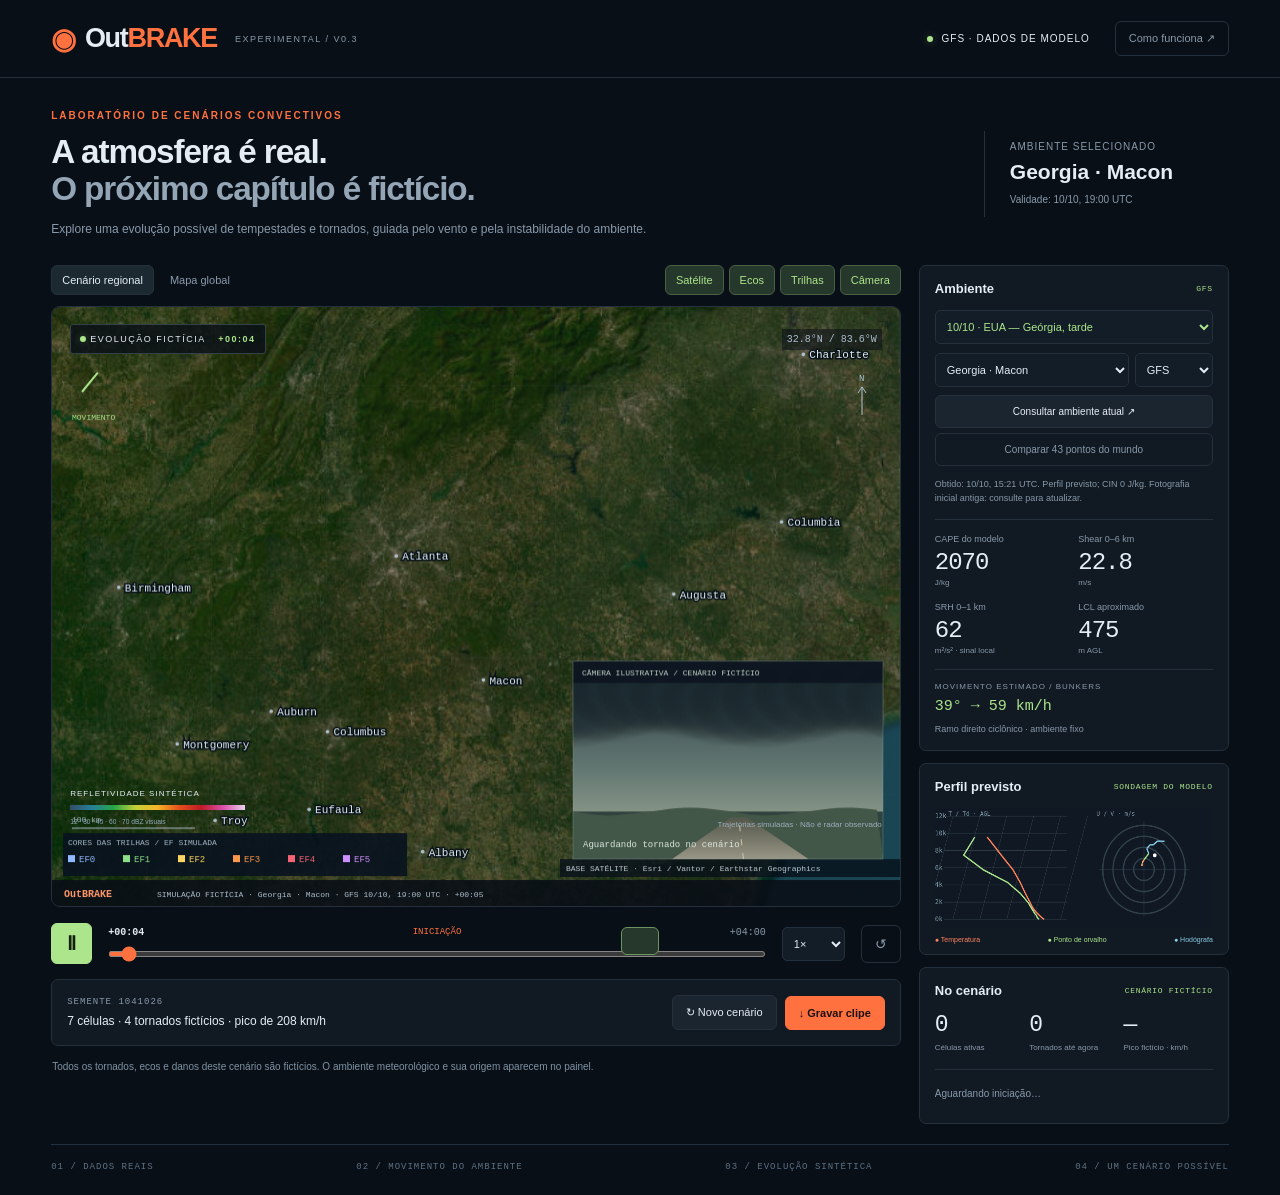
==== commit b35861a7: "Add georeferenced satellite basemap and October 10 USA/Alabama scenario presets" ====
--- a/index.html
+++ b/index.html
@@ -4,29 +4,29 @@
 <meta charset="utf-8"><meta name="viewport" content="width=device-width,initial-scale=1">
 <meta name="theme-color" content="#090f17"><meta name="description" content="OutBRAKE: um surto fictício guiado por ambientes reais de modelos meteorológicos.">
 <title>OutBRAKE · Atmosfera real. Histórias possíveis.</title>
-<link rel="stylesheet" href="style.css?v=02">
+<link rel="stylesheet" href="style.css?v=03">
 </head>
 <body>
-<header><a class="brand" href="./" aria-label="OutBRAKE início"><span class="brand-icon">◉</span>Out<span>BRAKE</span><small>EXPERIMENTAL / V0.2</small></a><div class="head-right"><span class="status-dot"></span><span id="sourceBadge">CARREGANDO AMBIENTE</span><button id="aboutBtn" class="quiet">Como funciona ↗</button></div></header>
+<header><a class="brand" href="./" aria-label="OutBRAKE início"><span class="brand-icon">◉</span>Out<span>BRAKE</span><small>EXPERIMENTAL / V0.3</small></a><div class="head-right"><span class="status-dot"></span><span id="sourceBadge">CARREGANDO AMBIENTE</span><button id="aboutBtn" class="quiet">Como funciona ↗</button></div></header>
 <main>
 <section class="intro"><div><div class="eyebrow">LABORATÓRIO DE CENÁRIOS CONVECTIVOS</div><h1>A atmosfera é real.<br><span>O próximo capítulo é fictício.</span></h1><p>Explore uma evolução possível de tempestades e tornados, guiada pelo vento e pela instabilidade do ambiente.</p></div><div class="intro-meta"><span>AMBIENTE SELECIONADO</span><strong id="regionTitle">Preparando cenário…</strong><small id="validTime">—</small></div></section>
 <section class="workbench">
 <div class="stage-column">
-<div class="stage-toolbar"><div class="tabs" role="group" aria-label="Visualização"><button id="regionalBtn" class="active">Cenário regional</button><button id="worldBtn">Mapa global</button></div><div class="layer-buttons"><button id="radarBtn" class="active" aria-pressed="true">Ecos</button><button id="tracksBtn" class="active" aria-pressed="true">Trilhas</button><button id="cameraBtn" class="active" aria-pressed="true">Câmera</button></div></div>
+<div class="stage-toolbar"><div class="tabs" role="group" aria-label="Visualização"><button id="regionalBtn" class="active">Cenário regional</button><button id="worldBtn">Mapa global</button></div><div class="layer-buttons"><button id="satelliteBtn" class="active" aria-pressed="true">Satélite</button><button id="radarBtn" class="active" aria-pressed="true">Ecos</button><button id="tracksBtn" class="active" aria-pressed="true">Trilhas</button><button id="cameraBtn" class="active" aria-pressed="true">Câmera</button></div></div>
 <div class="stage"><canvas id="map" aria-label="Animação de um surto fictício de tempestades"></canvas><div id="stageOverlay" class="stage-live"><span class="status-dot"></span> EVOLUÇÃO FICTÍCIA <b id="stageTime">00:00</b></div><div class="stage-location" id="stageLocation">—</div><div id="echoLegend" class="legend"><span>REFLETIVIDADE SINTÉTICA</span><i></i><small>12 · 30 · 45 · 60 · 70 dBZ visuais</small></div><div class="map-note" id="mapNote">Trajetórias simuladas · Não é radar observado</div></div>
 <div class="transport"><button id="playBtn" class="play" aria-label="Pausar animação">Ⅱ</button><div class="timeline"><div class="time-row"><b id="clock">+00:00</b><span id="phase">INICIAÇÃO</span><span>+04:00</span></div><input id="scrub" type="range" min="0" max="240" step="0.2" value="0" aria-label="Minutos do cenário"></div><select id="speed" aria-label="Velocidade"><option value="2">0,5×</option><option value="4" selected>1×</option><option value="8">2×</option><option value="16">4×</option></select><button id="restartBtn" class="quiet" title="Recomeçar">↺</button></div>
 <div class="scenario-strip"><div><span id="seedLabel">SEMENTE —</span><strong id="summary">Gerando evolução…</strong></div><button id="newBtn">↻ Novo cenário</button><button id="exportBtn" class="accent">↓ Gravar clipe</button></div>
 <section id="finalSummary" class="final-summary" hidden><div class="panel-title"><h2>Resumo final dos tornados</h2><span>CLASSIFICAÇÃO SIMULADA</span></div><table><thead><tr><th>Tornado</th><th>Classe</th><th>Pico fictício</th><th>Duração</th></tr></thead><tbody id="summaryRows"></tbody></table><small>Classe EF pela faixa do pico de vento fictício.</small></section><div class="foot-note">Todos os tornados, ecos e danos deste cenário são fictícios. O ambiente meteorológico e sua origem aparecem no painel.</div>
 </div>
 <aside>
-<section class="panel"><div class="panel-title"><h2>Ambiente</h2><span id="modelLabel">GFS</span></div><div class="form-row"><select id="regionSelect" aria-label="Região"></select><select id="modelSelect" aria-label="Modelo"><option value="gfs">GFS</option><option value="ecmwf">ECMWF</option></select></div><button id="loadBtn" class="wide">Consultar ambiente atual ↗</button><button id="scanBtn" class="wide quiet">Comparar 36 pontos do mundo</button><p id="dataStatus" class="data-status" aria-live="polite">Lendo a consulta inicial…</p><div class="metrics"><div><span>CAPE do modelo</span><strong id="capeVal">—</strong><small>J/kg</small></div><div><span>Shear 0–6 km</span><strong id="shearVal">—</strong><small>m/s</small></div><div><span>SRH 0–1 km</span><strong id="srhVal">—</strong><small>m²/s² · sinal local</small></div><div><span>LCL aproximado</span><strong id="lclVal">—</strong><small>m AGL</small></div></div><div class="motion"><span>MOVIMENTO ESTIMADO / BUNKERS</span><strong id="motionVal">—</strong><small id="motionNote">—</small></div></section>
+<section class="panel"><div class="panel-title"><h2>Ambiente</h2><span id="modelLabel">GFS</span></div><select id="scenarioPreset" class="preset" aria-label="Cenário de hoje"><option value="usa">10/10 · EUA — Geórgia, tarde</option><option value="alabama">10/10 · Alabama — madrugada</option></select><div class="form-row"><select id="regionSelect" aria-label="Região"></select><select id="modelSelect" aria-label="Modelo"><option value="gfs">GFS</option><option value="ecmwf">ECMWF</option></select></div><button id="loadBtn" class="wide">Consultar ambiente atual ↗</button><button id="scanBtn" class="wide quiet">Comparar 36 pontos do mundo</button><p id="dataStatus" class="data-status" aria-live="polite">Lendo a consulta inicial…</p><div class="metrics"><div><span>CAPE do modelo</span><strong id="capeVal">—</strong><small>J/kg</small></div><div><span>Shear 0–6 km</span><strong id="shearVal">—</strong><small>m/s</small></div><div><span>SRH 0–1 km</span><strong id="srhVal">—</strong><small>m²/s² · sinal local</small></div><div><span>LCL aproximado</span><strong id="lclVal">—</strong><small>m AGL</small></div></div><div class="motion"><span>MOVIMENTO ESTIMADO / BUNKERS</span><strong id="motionVal">—</strong><small id="motionNote">—</small></div></section>
 <section class="panel charts"><div class="panel-title"><h2>Perfil previsto</h2><span>SONDAGEM DO MODELO</span></div><canvas id="sounding" width="620" height="250" aria-label="Perfil de temperatura, ponto de orvalho e hodógrafa"></canvas><div class="chart-key"><span class="temp">● Temperatura</span><span class="dew">● Ponto de orvalho</span><span class="wind">● Hodógrafa</span></div></section>
 <section class="panel"><div class="panel-title"><h2>No cenário</h2><span id="modeLabel">SUPERCÉLULAS</span></div><div class="scenario-stats"><div><strong id="cellCount">0</strong><span>Células ativas</span></div><div><strong id="torCount">0</strong><span>Tornados até agora</span></div><div><strong id="peakWind">—</strong><span>Pico fictício · km/h</span></div></div><div id="events" class="events"><p>Aguardando iniciação…</p></div></section>
 </aside>
 </section>
 <section class="method-line"><span>01 / DADOS REAIS</span><span>02 / MOVIMENTO DO AMBIENTE</span><span>03 / EVOLUÇÃO SINTÉTICA</span><span>04 / UM CENÁRIO POSSÍVEL</span></section>
 </main>
-<dialog id="about"><button id="closeAbout" class="dialog-close" aria-label="Fechar">×</button><div class="eyebrow">O QUE ESTA VERSÃO FAZ</div><h2>Um experimento visual,<br>com a origem dos dados à vista.</h2><p>A consulta inicial usa uma fotografia do GFS obtida em 10/10/2026. Os botões de consulta buscam novas previsões pelo Open-Meteo. O painel informa o horário de validade e de obtenção; estes não são o horário de inicialização da rodada.</p><p>A comparação global amostra 36 pontos em regiões convectivas e escolhe o maior índice de ingredientes nas próximas 24 horas. Não é uma busca exaustiva do planeta nem uma probabilidade de tornado. O índice usa CAPE, diferença vetorial entre os ventos de 10 m e 500 hPa, ponto de orvalho e CIN disponível.</p><p>O movimento regional usa uma aproximação de Bunkers com vento médio 0–6 km e desvio de 7,5 m/s. Escolhe o ramo ciclônico conforme o hemisfério. Shear e SRH usam alturas AGL e descartam níveis abaixo do solo. O LCL usa 125 × (T − Td). O perfil é previsto, sem assimilação adicional de radiossondagens neste protótipo.</p><p>A formação de células, a produção de tornados, seus ventos, tamanhos e durações são regras fictícias com aleatoriedade reproduzível. Não há integração das equações atmosféricas. Os ecos são um campo sintético com textura espacial, núcleo de precipitação, escudo dianteiro e gancho contínuo. A escala de dBZ é ilustrativa, sem cálculo microfísico. As classes EF mostradas são simuladas: o pico fictício é convertido em mph e arredondado antes de ser comparado às faixas EF0–EF5. A câmera é uma representação artística vinculada ao tornado selecionado.</p><p>Esta versão usa contornos geográficos Natural Earth. Ainda não incorpora um modelo de elevação, frentes ou convergência para determinar a iniciação. O mapa não representa relevo. Baixos ingredientes podem gerar um cenário sem tornados.</p><div class="sources"><a href="https://open-meteo.com/en/docs/gfs-api" target="_blank" rel="noopener">GFS / Open-Meteo ↗</a><a href="https://open-meteo.com/en/docs/ecmwf-api" target="_blank" rel="noopener">ECMWF / Open-Meteo ↗</a><a href="https://www.weather.gov/oun/efscale" target="_blank" rel="noopener">Faixas EF / NWS ↗</a><a href="https://www.naturalearthdata.com/" target="_blank" rel="noopener">Natural Earth ↗</a><a href="https://github.com/Vitkkk/OutBRAKE" target="_blank" rel="noopener">Código do OutBRAKE ↗</a></div></dialog>
+<dialog id="about"><button id="closeAbout" class="dialog-close" aria-label="Fechar">×</button><div class="eyebrow">O QUE ESTA VERSÃO FAZ</div><h2>Um experimento visual,<br>com a origem dos dados à vista.</h2><p>A consulta inicial usa um ambiente do GFS para o sudeste dos Estados Unidos em 10/10/2026. O seletor oferece o ambiente da tarde na Geórgia e o da madrugada no sudeste do Alabama. O painel apresenta o ponto e o horário efetivamente usados. Os botões de consulta buscam novas previsões pelo Open-Meteo. O painel informa o horário de validade e de obtenção; estes não são o horário de inicialização da rodada.</p><p>A comparação global amostra pontos em regiões convectivas em regiões convectivas e escolhe o maior índice de ingredientes nas próximas 24 horas. Não é uma busca exaustiva do planeta nem uma probabilidade de tornado. O índice usa CAPE, diferença vetorial entre os ventos de 10 m e 500 hPa, ponto de orvalho e CIN disponível.</p><p>O movimento regional usa uma aproximação de Bunkers com vento médio 0–6 km e desvio de 7,5 m/s. Escolhe o ramo ciclônico conforme o hemisfério. Shear e SRH usam alturas AGL e descartam níveis abaixo do solo. O LCL usa 125 × (T − Td). O perfil é previsto, sem assimilação adicional de radiossondagens neste protótipo.</p><p>A formação de células, a produção de tornados, seus ventos, tamanhos e durações são regras fictícias com aleatoriedade reproduzível. Não há integração das equações atmosféricas. Os ecos são um campo sintético com textura espacial, núcleo de precipitação, escudo dianteiro e gancho contínuo. A escala de dBZ é ilustrativa, sem cálculo microfísico. As classes EF mostradas são simuladas: o pico fictício é convertido em mph e arredondado antes de ser comparado às faixas EF0–EF5. A câmera é uma representação artística vinculada ao tornado selecionado.</p><p>O fundo regional usa um mosaico de imagens da superfície do Esri World Imagery, georreferenciado pelo retângulo de coordenadas retornado pelo serviço. As datas de aquisição variam: não é uma imagem meteorológica ao vivo. Há uma cópia incluída para o sudeste dos EUA; consultas a outras regiões podem buscar um novo mosaico. A camada Satélite pode ser desligada. Esta versão também usa contornos geográficos Natural Earth. Ainda não incorpora um modelo de elevação, frentes ou convergência para determinar a iniciação. A imagem mostra a superfície, mas o relevo não altera a física desta simulação. Baixos ingredientes podem gerar um cenário sem tornados.</p><div class="sources"><a href="https://open-meteo.com/en/docs/gfs-api" target="_blank" rel="noopener">GFS / Open-Meteo ↗</a><a href="https://open-meteo.com/en/docs/ecmwf-api" target="_blank" rel="noopener">ECMWF / Open-Meteo ↗</a><a href="https://www.weather.gov/oun/efscale" target="_blank" rel="noopener">Faixas EF / NWS ↗</a><a href="https://services.arcgisonline.com/ArcGIS/rest/services/World_Imagery/MapServer" target="_blank" rel="noopener">Esri World Imagery ↗</a><a href="https://www.naturalearthdata.com/" target="_blank" rel="noopener">Natural Earth ↗</a><a href="https://github.com/Vitkkk/OutBRAKE" target="_blank" rel="noopener">Código do OutBRAKE ↗</a></div></dialog>
 <div id="toast" role="status"></div>
-<script src="app.js?v=02"></script>
+<script src="app.js?v=03"></script>
 </body></html>
--- a/style.css
+++ b/style.css
@@ -1,3 +1,7 @@
 :root{color-scheme:dark;--bg:#090f17;--panel:#111923;--border:#24303b;--muted:#8899a9;--text:#e4edf4;--accent:#ff713f;--green:#ace58b}*{box-sizing:border-box}body{margin:0;background:var(--bg);color:var(--text);font-family:Inter,Arial,sans-serif;font-size:14px}button,select,input{font:inherit}button,a,select,input{touch-action:manipulation}button{border:1px solid var(--border);border-radius:6px;background:#1b2530;color:var(--text);padding:10px 13px;cursor:pointer;transition:background .18s,border-color .18s}button:hover{background:#293744;border-color:#657381}button:focus-visible,a:focus-visible,input:focus-visible,select:focus-visible{outline:2px solid var(--accent);outline-offset:3px}button:disabled{cursor:wait;opacity:.5}button.active{color:var(--green);border-color:#476044;background:#26372b}.quiet{background:transparent;color:var(--muted)}.accent{background:var(--accent);border-color:var(--accent);color:#1b100d;font-weight:700}header{height:78px;border-bottom:1px solid var(--border);padding:0 4vw;display:flex;justify-content:space-between;align-items:center}.brand{font-weight:900;font-size:27px;letter-spacing:-1.3px;text-decoration:none;color:var(--text);display:flex;align-items:center;gap:0}.brand>span:not(.brand-icon){color:var(--accent)}.brand-icon{color:var(--accent);margin-right:10px;font-size:29px}.brand small{font-size:9px;letter-spacing:1.5px;color:var(--muted);font-weight:500;margin-left:18px}.head-right{display:flex;align-items:center;gap:9px;font-size:10px;letter-spacing:1px}.head-right button{margin-left:16px;font-size:11px;letter-spacing:0}.status-dot{width:6px;height:6px;background:var(--green);border-radius:50%;display:inline-block;box-shadow:0 0 8px #ace58b50}main{max-width:1720px;padding:32px 4vw 20px;margin:auto}.intro{display:flex;justify-content:space-between;align-items:center;gap:24px;margin-bottom:27px}.eyebrow{font-size:10px;letter-spacing:2px;color:var(--accent);font-weight:700;margin-bottom:12px}h1{font-size:clamp(23px,2.6vw,38px);line-height:1.12;letter-spacing:-1.1px;margin:0 0 12px}h1 span{color:#94a6b6}.intro p{color:var(--muted);font-size:12px;line-height:1.5;margin:0;max-width:610px}.intro-meta{padding:10px 0 10px 25px;border-left:1px solid var(--border);min-width:245px}.intro-meta span,.intro-meta small{display:block;font-size:10px;letter-spacing:1px;color:var(--muted)}.intro-meta strong{display:block;font-size:21px;margin:8px 0}.intro-meta small{letter-spacing:0;line-height:1.5}.workbench{display:grid;grid-template-columns:minmax(0,1fr) 310px;gap:18px}.stage-column{min-width:0}.stage-toolbar{display:flex;justify-content:space-between;align-items:center;gap:12px;margin-bottom:11px}.tabs,.layer-buttons{display:flex;gap:5px}.stage-toolbar button{font-size:11px;padding:8px 10px}.tabs button{background:transparent;border-color:transparent;color:var(--muted)}.tabs button.active{border-color:var(--border);background:#1c2930;color:var(--text)}.stage{position:relative;width:100%;height:clamp(420px,47vw,690px);overflow:hidden;border:1px solid var(--border);border-radius:9px;background:#101b26}#map{width:100%;height:100%;display:block}.stage-live{position:absolute;top:17px;left:18px;font-size:9px;letter-spacing:1.5px;background:#090f17cf;padding:9px;border:1px solid #32404a;border-radius:3px;pointer-events:none}.stage-live b{color:var(--green);margin-left:9px}.stage-location{position:absolute;top:22px;right:18px;font:10px monospace;color:#aebdcb;background:#090f1790;padding:5px;pointer-events:none}.legend{position:absolute;bottom:20px;left:18px;width:145px;font-size:8px;letter-spacing:1px;pointer-events:none}.legend i{display:block;height:5px;background:linear-gradient(90deg,#2c9a86,#89c969,#e6d457,#ec9140,#f35650,#b16be0);margin:7px 0}.legend small{letter-spacing:0;color:#92a7b8}.map-note{position:absolute;bottom:17px;right:18px;font-size:8px;color:#9cadbb;max-width:220px;text-align:right;pointer-events:none}.transport{display:flex;gap:16px;align-items:center;padding:16px 0 15px}.play{background:#ace58b;color:#14200f;border-color:#ace58b;width:41px;height:41px;flex-shrink:0;font-size:19px;font-weight:700;padding:0}.timeline{flex:1;min-width:0}.time-row{display:flex;justify-content:space-between;font:10px monospace;color:var(--muted);padding-bottom:6px}.time-row b{color:var(--text)}#phase{font-size:9px;color:var(--accent)}input[type=range]{width:100%;height:6px;accent-color:var(--accent);margin:0;cursor:pointer}select{background:#121d28;border:1px solid var(--border);color:var(--text);padding:9px 7px;border-radius:5px;font-size:11px;max-width:100%}.transport>select{width:63px}.scenario-strip{display:flex;align-items:center;gap:8px;padding:15px;border:1px solid var(--border);border-radius:7px;background:var(--panel)}.scenario-strip>div{flex:1}.scenario-strip span{display:block;font:9px monospace;letter-spacing:1px;color:var(--muted);margin-bottom:5px}.scenario-strip strong{font-size:12px;font-weight:500}.scenario-strip button{font-size:11px;white-space:nowrap}.foot-note{font-size:10px;line-height:1.6;color:#7f92a3;padding:13px 1px}aside{display:flex;flex-direction:column;gap:12px}.panel{border:1px solid var(--border);background:var(--panel);border-radius:7px;padding:15px}.panel-title{display:flex;justify-content:space-between;align-items:center;margin-bottom:14px;gap:8px}.panel h2{font-size:13px;margin:0;font-weight:600}.panel-title>span{font:8px monospace;letter-spacing:.7px;color:var(--green)}.form-row{display:flex;gap:6px;margin-bottom:8px}.form-row select:first-child{flex:1;min-width:0}.wide{width:100%;font-size:10px;margin-bottom:5px}.data-status{font-size:9px;line-height:1.6;color:var(--muted);margin:6px 0 14px;overflow-wrap:anywhere}.metrics{display:grid;grid-template-columns:1fr 1fr;gap:15px 9px;border-top:1px solid var(--border);padding-top:14px}.metrics span{display:block;color:var(--muted);font-size:9px;margin-bottom:5px}.metrics strong{font-family:monospace;font-size:24px;font-weight:500;letter-spacing:-1px}.metrics small{font-size:8px;color:var(--muted);display:block;margin-top:2px}.motion{border-top:1px solid var(--border);margin-top:14px;padding-top:12px}.motion span{display:block;font-size:8px;letter-spacing:1px;color:var(--muted)}.motion strong{display:block;font:15px monospace;color:var(--green);margin:7px 0 4px}.motion small{font-size:9px;color:var(--muted)}.charts{padding-bottom:11px}#sounding{width:100%;height:120px;display:block}.chart-key{display:flex;justify-content:space-between;font-size:7px;margin-top:8px}.temp{color:#ff825d}.dew{color:#ace58b}.wind{color:#8acde5}.scenario-stats{display:grid;grid-template-columns:repeat(3,1fr);gap:5px;margin-bottom:15px}.scenario-stats strong{display:block;font:23px monospace}.scenario-stats span{display:block;color:var(--muted);font-size:8px;line-height:1.4;margin-top:4px}.events{max-height:150px;overflow:auto;border-top:1px solid var(--border);padding-top:9px}.events p{color:var(--muted);font-size:10px;line-height:1.5;margin:7px 0}.events .event{font-size:9px;display:flex;gap:8px;padding:7px 0;border-bottom:1px solid #24303b80}.event time{color:var(--accent);font-family:monospace;white-space:nowrap}.event span{color:#a9baca}.method-line{display:flex;justify-content:space-between;border-top:1px solid var(--border);margin-top:20px;padding-top:17px;font:9px monospace;letter-spacing:1px;color:#5e7182}dialog{border:1px solid #455461;background:#111b26;color:var(--text);border-radius:12px;max-width:650px;width:calc(100% - 32px);padding:32px;max-height:85vh}dialog::backdrop{background:#000b;backdrop-filter:blur(5px)}dialog h2{font-size:26px;letter-spacing:-1px;line-height:1.2}dialog p{font-size:12px;line-height:1.8;color:#a6b7c6}.dialog-close{position:absolute;right:15px;top:15px;padding:3px 10px;font-size:23px}.sources{display:flex;gap:15px;flex-wrap:wrap;margin-top:22px}.sources a{color:var(--green);font-size:10px}#toast{position:fixed;bottom:25px;left:50%;transform:translateX(-50%) translateY(80px);background:#26372b;border:1px solid #6f955e;padding:13px 18px;border-radius:6px;color:#d8efd0;font-size:12px;transition:transform .2s;z-index:20;max-width:90vw;text-align:center}#toast.show{transform:translateX(-50%) translateY(0)}@media(min-width:1500px){.workbench{grid-template-columns:minmax(0,1fr) 350px}.stage{height:660px}.panel{padding:19px}#sounding{height:145px}}@media(max-width:1000px){main{padding:24px}.workbench{grid-template-columns:minmax(0,1fr) 280px}.intro-meta{min-width:210px}.head-right #sourceBadge{display:none}.stage{height:530px}.scenario-strip{flex-wrap:wrap}.scenario-strip>div{flex-basis:100%}.layer-buttons button{font-size:9px;padding:7px}.tabs button{font-size:10px;padding:7px}.stage-location{display:none}}@media(max-width:760px){header{height:63px;padding:0 18px}.brand{font-size:24px}.brand small{font-size:7px;letter-spacing:.5px;margin-left:10px}.head-right .status-dot{display:none}.head-right button{font-size:9px;padding:8px;margin-left:0}main{padding:24px 14px}.intro{display:block;margin-bottom:20px}.intro h1{font-size:28px}.intro p{font-size:11px}.intro-meta{border:0;border-top:1px solid var(--border);padding:13px 0 0;margin-top:17px;min-width:0;display:grid;grid-template-columns:1fr auto;align-items:center;gap:3px}.intro-meta>span{grid-column:1/-1;font-size:8px}.intro-meta strong{font-size:18px;margin:4px 0}.intro-meta small{font-size:9px;text-align:right}.workbench{display:block}.stage{height:470px;max-height:65vh;min-height:330px}.stage-toolbar{gap:6px}.stage-toolbar button{padding:7px 8px;font-size:9px}.layer-buttons{gap:3px}.layer-buttons button{padding:7px 6px;font-size:8px}.stage-live{font-size:8px;left:12px;top:12px}.map-note{max-width:150px;font-size:7px}.transport{gap:10px}.scenario-strip{padding:12px}.scenario-strip>div{flex-basis:100%}.scenario-strip button{flex:1}.foot-note{font-size:9px}aside{margin-top:13px;display:grid;grid-template-columns:1fr 1fr;gap:10px}.panel:first-child{grid-column:1/-1}.metrics{grid-template-columns:repeat(4,1fr);gap:5px}.metrics strong{font-size:23px}.metrics span{font-size:8px}.metrics small{font-size:7px}.panel-title>span{font-size:7px}.panel{padding:12px}.charts #sounding{height:120px}.charts .chart-key{flex-wrap:wrap;gap:4px}.scenario-stats strong{font-size:20px}.scenario-stats span{font-size:7px}.method-line{flex-wrap:wrap;gap:12px;font-size:7px}.events{max-height:120px}}@media(prefers-reduced-motion:reduce){*{transition:none!important}}
 
 [hidden]{display:none!important}.legend{bottom:80px}.legend i{background:linear-gradient(90deg,#334d67,#277f9a,#25a647,#c4d137,#f7b329,#e45018,#c01928,#da50ab,#e9d2eb)}.final-summary{margin-top:12px;border:1px solid #385269;background:#101d29;padding:16px;border-radius:7px}.final-summary table{width:100%;border-collapse:collapse;font-size:12px}.final-summary th{text-align:left;color:#8fa5b7;font-size:10px;font-weight:500;padding:7px 5px;border-bottom:1px solid #2b3f51}.final-summary td{padding:10px 5px;border-bottom:1px solid #223748;font-family:monospace}.final-summary td i{display:inline-block;width:8px;height:8px;margin-right:8px;border-radius:2px}.final-summary small{display:block;color:#8fa5b7;font-size:9px;margin-top:10px}.map-note{bottom:77px}.legend{width:175px}@media(max-width:760px){.final-summary td{font-size:11px}.final-summary th{font-size:9px}.map-note{font-size:7px;max-width:130px}}
+
+.stage-toolbar{flex-wrap:wrap}.layer-buttons{flex-wrap:wrap}@media(max-width:760px){.stage-toolbar .tabs{flex-basis:100%}.layer-buttons{gap:5px}.layer-buttons button{font-size:9px;padding:7px 10px}}
+
+.preset{width:100%;margin-bottom:9px;color:#ace58b}
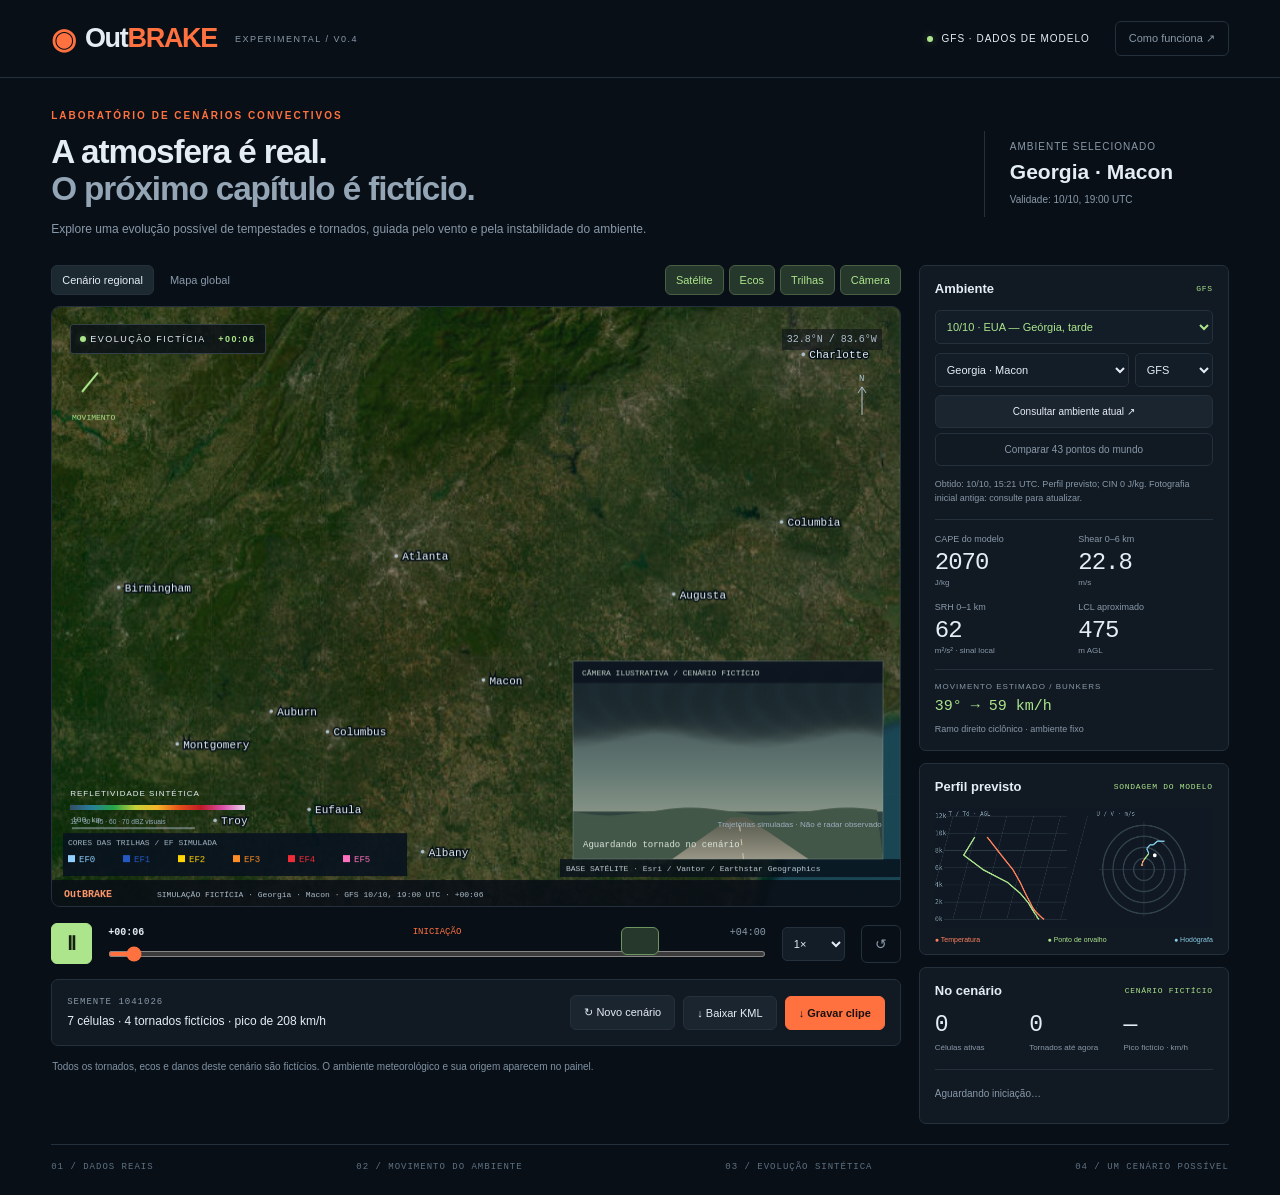
==== commit 63514a01: "Export complete tornado tracks to KML with matching EF colors in map and video" ====
--- a/index.html
+++ b/index.html
@@ -4,10 +4,10 @@
 <meta charset="utf-8"><meta name="viewport" content="width=device-width,initial-scale=1">
 <meta name="theme-color" content="#090f17"><meta name="description" content="OutBRAKE: um surto fictício guiado por ambientes reais de modelos meteorológicos.">
 <title>OutBRAKE · Atmosfera real. Histórias possíveis.</title>
-<link rel="stylesheet" href="style.css?v=03">
+<link rel="stylesheet" href="style.css?v=04">
 </head>
 <body>
-<header><a class="brand" href="./" aria-label="OutBRAKE início"><span class="brand-icon">◉</span>Out<span>BRAKE</span><small>EXPERIMENTAL / V0.3</small></a><div class="head-right"><span class="status-dot"></span><span id="sourceBadge">CARREGANDO AMBIENTE</span><button id="aboutBtn" class="quiet">Como funciona ↗</button></div></header>
+<header><a class="brand" href="./" aria-label="OutBRAKE início"><span class="brand-icon">◉</span>Out<span>BRAKE</span><small>EXPERIMENTAL / V0.4</small></a><div class="head-right"><span class="status-dot"></span><span id="sourceBadge">CARREGANDO AMBIENTE</span><button id="aboutBtn" class="quiet">Como funciona ↗</button></div></header>
 <main>
 <section class="intro"><div><div class="eyebrow">LABORATÓRIO DE CENÁRIOS CONVECTIVOS</div><h1>A atmosfera é real.<br><span>O próximo capítulo é fictício.</span></h1><p>Explore uma evolução possível de tempestades e tornados, guiada pelo vento e pela instabilidade do ambiente.</p></div><div class="intro-meta"><span>AMBIENTE SELECIONADO</span><strong id="regionTitle">Preparando cenário…</strong><small id="validTime">—</small></div></section>
 <section class="workbench">
@@ -15,8 +15,8 @@
 <div class="stage-toolbar"><div class="tabs" role="group" aria-label="Visualização"><button id="regionalBtn" class="active">Cenário regional</button><button id="worldBtn">Mapa global</button></div><div class="layer-buttons"><button id="satelliteBtn" class="active" aria-pressed="true">Satélite</button><button id="radarBtn" class="active" aria-pressed="true">Ecos</button><button id="tracksBtn" class="active" aria-pressed="true">Trilhas</button><button id="cameraBtn" class="active" aria-pressed="true">Câmera</button></div></div>
 <div class="stage"><canvas id="map" aria-label="Animação de um surto fictício de tempestades"></canvas><div id="stageOverlay" class="stage-live"><span class="status-dot"></span> EVOLUÇÃO FICTÍCIA <b id="stageTime">00:00</b></div><div class="stage-location" id="stageLocation">—</div><div id="echoLegend" class="legend"><span>REFLETIVIDADE SINTÉTICA</span><i></i><small>12 · 30 · 45 · 60 · 70 dBZ visuais</small></div><div class="map-note" id="mapNote">Trajetórias simuladas · Não é radar observado</div></div>
 <div class="transport"><button id="playBtn" class="play" aria-label="Pausar animação">Ⅱ</button><div class="timeline"><div class="time-row"><b id="clock">+00:00</b><span id="phase">INICIAÇÃO</span><span>+04:00</span></div><input id="scrub" type="range" min="0" max="240" step="0.2" value="0" aria-label="Minutos do cenário"></div><select id="speed" aria-label="Velocidade"><option value="2">0,5×</option><option value="4" selected>1×</option><option value="8">2×</option><option value="16">4×</option></select><button id="restartBtn" class="quiet" title="Recomeçar">↺</button></div>
-<div class="scenario-strip"><div><span id="seedLabel">SEMENTE —</span><strong id="summary">Gerando evolução…</strong></div><button id="newBtn">↻ Novo cenário</button><button id="exportBtn" class="accent">↓ Gravar clipe</button></div>
-<section id="finalSummary" class="final-summary" hidden><div class="panel-title"><h2>Resumo final dos tornados</h2><span>CLASSIFICAÇÃO SIMULADA</span></div><table><thead><tr><th>Tornado</th><th>Classe</th><th>Pico fictício</th><th>Duração</th></tr></thead><tbody id="summaryRows"></tbody></table><small>Classe EF pela faixa do pico de vento fictício.</small></section><div class="foot-note">Todos os tornados, ecos e danos deste cenário são fictícios. O ambiente meteorológico e sua origem aparecem no painel.</div>
+<div class="scenario-strip"><div><span id="seedLabel">SEMENTE —</span><strong id="summary">Gerando evolução…</strong></div><button id="newBtn">↻ Novo cenário</button><button id="kmlBtn" title="Trajetórias completas do cenário para o Google Earth">↓ Baixar KML</button><button id="exportBtn" class="accent">↓ Gravar clipe</button></div>
+<section id="finalSummary" class="final-summary" hidden><div class="panel-title"><h2>Resumo final dos tornados</h2><span>CLASSIFICAÇÃO SIMULADA</span></div><table><thead><tr><th>Tornado</th><th>Classe</th><th>Pico fictício</th><th>Duração</th></tr></thead><tbody id="summaryRows"></tbody></table><small>Classe EF pela faixa do pico de vento fictício. EF0 azul claro · EF1 azul escuro · EF2 amarelo · EF3 laranja · EF4 vermelho · EF5 rosa.</small></section><div class="foot-note">Todos os tornados, ecos e danos deste cenário são fictícios. O ambiente meteorológico e sua origem aparecem no painel.</div>
 </div>
 <aside>
 <section class="panel"><div class="panel-title"><h2>Ambiente</h2><span id="modelLabel">GFS</span></div><select id="scenarioPreset" class="preset" aria-label="Cenário de hoje"><option value="usa">10/10 · EUA — Geórgia, tarde</option><option value="alabama">10/10 · Alabama — madrugada</option></select><div class="form-row"><select id="regionSelect" aria-label="Região"></select><select id="modelSelect" aria-label="Modelo"><option value="gfs">GFS</option><option value="ecmwf">ECMWF</option></select></div><button id="loadBtn" class="wide">Consultar ambiente atual ↗</button><button id="scanBtn" class="wide quiet">Comparar 36 pontos do mundo</button><p id="dataStatus" class="data-status" aria-live="polite">Lendo a consulta inicial…</p><div class="metrics"><div><span>CAPE do modelo</span><strong id="capeVal">—</strong><small>J/kg</small></div><div><span>Shear 0–6 km</span><strong id="shearVal">—</strong><small>m/s</small></div><div><span>SRH 0–1 km</span><strong id="srhVal">—</strong><small>m²/s² · sinal local</small></div><div><span>LCL aproximado</span><strong id="lclVal">—</strong><small>m AGL</small></div></div><div class="motion"><span>MOVIMENTO ESTIMADO / BUNKERS</span><strong id="motionVal">—</strong><small id="motionNote">—</small></div></section>
@@ -26,7 +26,7 @@
 </section>
 <section class="method-line"><span>01 / DADOS REAIS</span><span>02 / MOVIMENTO DO AMBIENTE</span><span>03 / EVOLUÇÃO SINTÉTICA</span><span>04 / UM CENÁRIO POSSÍVEL</span></section>
 </main>
-<dialog id="about"><button id="closeAbout" class="dialog-close" aria-label="Fechar">×</button><div class="eyebrow">O QUE ESTA VERSÃO FAZ</div><h2>Um experimento visual,<br>com a origem dos dados à vista.</h2><p>A consulta inicial usa um ambiente do GFS para o sudeste dos Estados Unidos em 10/10/2026. O seletor oferece o ambiente da tarde na Geórgia e o da madrugada no sudeste do Alabama. O painel apresenta o ponto e o horário efetivamente usados. Os botões de consulta buscam novas previsões pelo Open-Meteo. O painel informa o horário de validade e de obtenção; estes não são o horário de inicialização da rodada.</p><p>A comparação global amostra pontos em regiões convectivas em regiões convectivas e escolhe o maior índice de ingredientes nas próximas 24 horas. Não é uma busca exaustiva do planeta nem uma probabilidade de tornado. O índice usa CAPE, diferença vetorial entre os ventos de 10 m e 500 hPa, ponto de orvalho e CIN disponível.</p><p>O movimento regional usa uma aproximação de Bunkers com vento médio 0–6 km e desvio de 7,5 m/s. Escolhe o ramo ciclônico conforme o hemisfério. Shear e SRH usam alturas AGL e descartam níveis abaixo do solo. O LCL usa 125 × (T − Td). O perfil é previsto, sem assimilação adicional de radiossondagens neste protótipo.</p><p>A formação de células, a produção de tornados, seus ventos, tamanhos e durações são regras fictícias com aleatoriedade reproduzível. Não há integração das equações atmosféricas. Os ecos são um campo sintético com textura espacial, núcleo de precipitação, escudo dianteiro e gancho contínuo. A escala de dBZ é ilustrativa, sem cálculo microfísico. As classes EF mostradas são simuladas: o pico fictício é convertido em mph e arredondado antes de ser comparado às faixas EF0–EF5. A câmera é uma representação artística vinculada ao tornado selecionado.</p><p>O fundo regional usa um mosaico de imagens da superfície do Esri World Imagery, georreferenciado pelo retângulo de coordenadas retornado pelo serviço. As datas de aquisição variam: não é uma imagem meteorológica ao vivo. Há uma cópia incluída para o sudeste dos EUA; consultas a outras regiões podem buscar um novo mosaico. A camada Satélite pode ser desligada. Esta versão também usa contornos geográficos Natural Earth. Ainda não incorpora um modelo de elevação, frentes ou convergência para determinar a iniciação. A imagem mostra a superfície, mas o relevo não altera a física desta simulação. Baixos ingredientes podem gerar um cenário sem tornados.</p><div class="sources"><a href="https://open-meteo.com/en/docs/gfs-api" target="_blank" rel="noopener">GFS / Open-Meteo ↗</a><a href="https://open-meteo.com/en/docs/ecmwf-api" target="_blank" rel="noopener">ECMWF / Open-Meteo ↗</a><a href="https://www.weather.gov/oun/efscale" target="_blank" rel="noopener">Faixas EF / NWS ↗</a><a href="https://services.arcgisonline.com/ArcGIS/rest/services/World_Imagery/MapServer" target="_blank" rel="noopener">Esri World Imagery ↗</a><a href="https://www.naturalearthdata.com/" target="_blank" rel="noopener">Natural Earth ↗</a><a href="https://github.com/Vitkkk/OutBRAKE" target="_blank" rel="noopener">Código do OutBRAKE ↗</a></div></dialog>
+<dialog id="about"><button id="closeAbout" class="dialog-close" aria-label="Fechar">×</button><div class="eyebrow">O QUE ESTA VERSÃO FAZ</div><h2>Um experimento visual,<br>com a origem dos dados à vista.</h2><p>A consulta inicial usa um ambiente do GFS para o sudeste dos Estados Unidos em 10/10/2026. O seletor oferece o ambiente da tarde na Geórgia e o da madrugada no sudeste do Alabama. O painel apresenta o ponto e o horário efetivamente usados. Os botões de consulta buscam novas previsões pelo Open-Meteo. O painel informa o horário de validade e de obtenção; estes não são o horário de inicialização da rodada.</p><p>A comparação global amostra pontos em regiões convectivas em regiões convectivas e escolhe o maior índice de ingredientes nas próximas 24 horas. Não é uma busca exaustiva do planeta nem uma probabilidade de tornado. O índice usa CAPE, diferença vetorial entre os ventos de 10 m e 500 hPa, ponto de orvalho e CIN disponível.</p><p>O movimento regional usa uma aproximação de Bunkers com vento médio 0–6 km e desvio de 7,5 m/s. Escolhe o ramo ciclônico conforme o hemisfério. Shear e SRH usam alturas AGL e descartam níveis abaixo do solo. O LCL usa 125 × (T − Td). O perfil é previsto, sem assimilação adicional de radiossondagens neste protótipo.</p><p>A formação de células, a produção de tornados, seus ventos, tamanhos e durações são regras fictícias com aleatoriedade reproduzível. Não há integração das equações atmosféricas. Os ecos são um campo sintético com textura espacial, núcleo de precipitação, escudo dianteiro e gancho contínuo. A escala de dBZ é ilustrativa, sem cálculo microfísico. As classes EF mostradas são simuladas: o pico fictício é convertido em mph e arredondado antes de ser comparado às faixas EF0–EF5. A câmera é uma representação artística vinculada ao tornado selecionado.</p><p>O fundo regional usa um mosaico de imagens da superfície do Esri World Imagery, georreferenciado pelo retângulo de coordenadas retornado pelo serviço. As datas de aquisição variam: não é uma imagem meteorológica ao vivo. Há uma cópia incluída para o sudeste dos EUA; consultas a outras regiões podem buscar um novo mosaico. A camada Satélite pode ser desligada. Esta versão também usa contornos geográficos Natural Earth. Ainda não incorpora um modelo de elevação, frentes ou convergência para determinar a iniciação. A imagem mostra a superfície, mas o relevo não altera a física desta simulação. Baixos ingredientes podem gerar um cenário sem tornados.</p><p>Baixar KML exporta todas as trajetórias do cenário, com IDs, classes, cores e horários simulados, mesmo antes do fim da animação. Gravar clipe também baixa o KML correspondente. Cada classe tem uma pasta no Google Earth: EF0 azul claro, EF1 azul escuro, EF2 amarelo, EF3 laranja, EF4 vermelho e EF5 rosa.</p><div class="sources"><a href="https://open-meteo.com/en/docs/gfs-api" target="_blank" rel="noopener">GFS / Open-Meteo ↗</a><a href="https://open-meteo.com/en/docs/ecmwf-api" target="_blank" rel="noopener">ECMWF / Open-Meteo ↗</a><a href="https://www.weather.gov/oun/efscale" target="_blank" rel="noopener">Faixas EF / NWS ↗</a><a href="https://services.arcgisonline.com/ArcGIS/rest/services/World_Imagery/MapServer" target="_blank" rel="noopener">Esri World Imagery ↗</a><a href="https://www.naturalearthdata.com/" target="_blank" rel="noopener">Natural Earth ↗</a><a href="https://github.com/Vitkkk/OutBRAKE" target="_blank" rel="noopener">Código do OutBRAKE ↗</a></div></dialog>
 <div id="toast" role="status"></div>
-<script src="app.js?v=03"></script>
+<script src="app.js?v=04"></script>
 </body></html>
--- a/style.css
+++ b/style.css
@@ -5,3 +5,5 @@
 .stage-toolbar{flex-wrap:wrap}.layer-buttons{flex-wrap:wrap}@media(max-width:760px){.stage-toolbar .tabs{flex-basis:100%}.layer-buttons{gap:5px}.layer-buttons button{font-size:9px;padding:7px 10px}}
 
 .preset{width:100%;margin-bottom:9px;color:#ace58b}
+
+.scenario-strip{flex-wrap:wrap}.scenario-strip>div{min-width:200px}@media(max-width:400px){.scenario-strip button{flex-basis:40%}.scenario-strip #exportBtn{flex-basis:100%}}
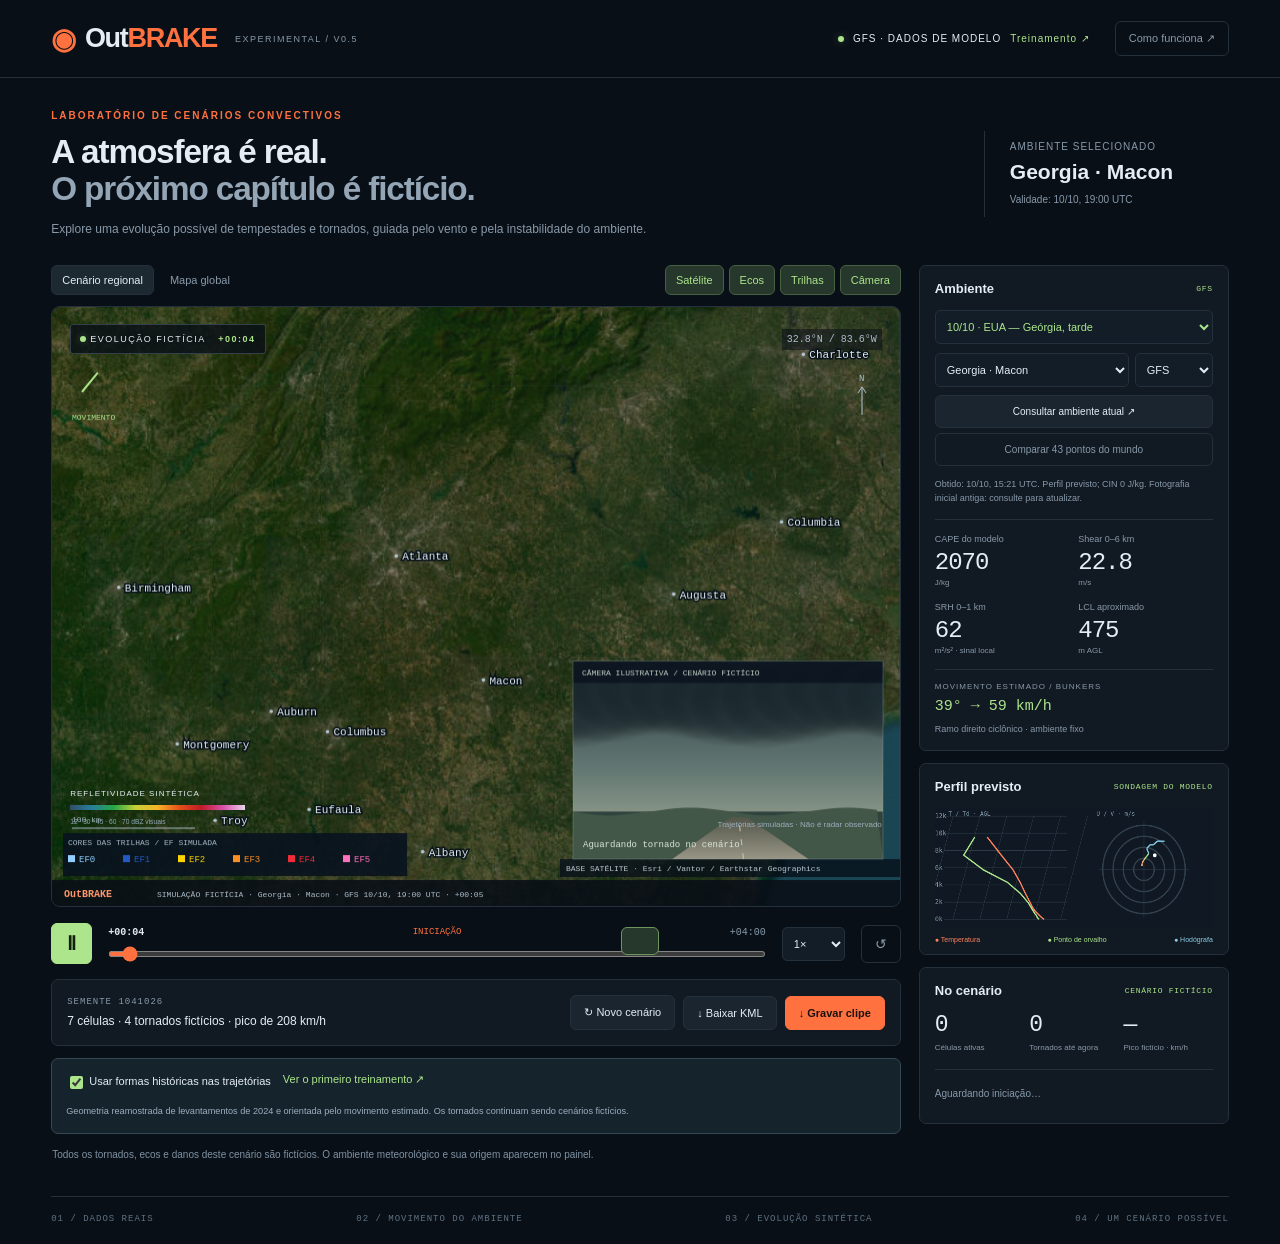
==== commit c549219e: "Train first historical GFS tornado classifier, publish held-out evaluation, and sample surveyed trac" ====
--- a/index.html
+++ b/index.html
@@ -4,10 +4,10 @@
 <meta charset="utf-8"><meta name="viewport" content="width=device-width,initial-scale=1">
 <meta name="theme-color" content="#090f17"><meta name="description" content="OutBRAKE: um surto fictício guiado por ambientes reais de modelos meteorológicos.">
 <title>OutBRAKE · Atmosfera real. Histórias possíveis.</title>
-<link rel="stylesheet" href="style.css?v=04">
+<link rel="stylesheet" href="style.css?v=05">
 </head>
 <body>
-<header><a class="brand" href="./" aria-label="OutBRAKE início"><span class="brand-icon">◉</span>Out<span>BRAKE</span><small>EXPERIMENTAL / V0.4</small></a><div class="head-right"><span class="status-dot"></span><span id="sourceBadge">CARREGANDO AMBIENTE</span><button id="aboutBtn" class="quiet">Como funciona ↗</button></div></header>
+<header><a class="brand" href="./" aria-label="OutBRAKE início"><span class="brand-icon">◉</span>Out<span>BRAKE</span><small>EXPERIMENTAL / V0.5</small></a><div class="head-right"><span class="status-dot"></span><span id="sourceBadge">CARREGANDO AMBIENTE</span><a href="training.html" class="lab-link">Treinamento ↗</a><button id="aboutBtn" class="quiet">Como funciona ↗</button></div></header>
 <main>
 <section class="intro"><div><div class="eyebrow">LABORATÓRIO DE CENÁRIOS CONVECTIVOS</div><h1>A atmosfera é real.<br><span>O próximo capítulo é fictício.</span></h1><p>Explore uma evolução possível de tempestades e tornados, guiada pelo vento e pela instabilidade do ambiente.</p></div><div class="intro-meta"><span>AMBIENTE SELECIONADO</span><strong id="regionTitle">Preparando cenário…</strong><small id="validTime">—</small></div></section>
 <section class="workbench">
@@ -16,7 +16,7 @@
 <div class="stage"><canvas id="map" aria-label="Animação de um surto fictício de tempestades"></canvas><div id="stageOverlay" class="stage-live"><span class="status-dot"></span> EVOLUÇÃO FICTÍCIA <b id="stageTime">00:00</b></div><div class="stage-location" id="stageLocation">—</div><div id="echoLegend" class="legend"><span>REFLETIVIDADE SINTÉTICA</span><i></i><small>12 · 30 · 45 · 60 · 70 dBZ visuais</small></div><div class="map-note" id="mapNote">Trajetórias simuladas · Não é radar observado</div></div>
 <div class="transport"><button id="playBtn" class="play" aria-label="Pausar animação">Ⅱ</button><div class="timeline"><div class="time-row"><b id="clock">+00:00</b><span id="phase">INICIAÇÃO</span><span>+04:00</span></div><input id="scrub" type="range" min="0" max="240" step="0.2" value="0" aria-label="Minutos do cenário"></div><select id="speed" aria-label="Velocidade"><option value="2">0,5×</option><option value="4" selected>1×</option><option value="8">2×</option><option value="16">4×</option></select><button id="restartBtn" class="quiet" title="Recomeçar">↺</button></div>
 <div class="scenario-strip"><div><span id="seedLabel">SEMENTE —</span><strong id="summary">Gerando evolução…</strong></div><button id="newBtn">↻ Novo cenário</button><button id="kmlBtn" title="Trajetórias completas do cenário para o Google Earth">↓ Baixar KML</button><button id="exportBtn" class="accent">↓ Gravar clipe</button></div>
-<section id="finalSummary" class="final-summary" hidden><div class="panel-title"><h2>Resumo final dos tornados</h2><span>CLASSIFICAÇÃO SIMULADA</span></div><table><thead><tr><th>Tornado</th><th>Classe</th><th>Pico fictício</th><th>Duração</th></tr></thead><tbody id="summaryRows"></tbody></table><small>Classe EF pela faixa do pico de vento fictício. EF0 azul claro · EF1 azul escuro · EF2 amarelo · EF3 laranja · EF4 vermelho · EF5 rosa.</small></section><div class="foot-note">Todos os tornados, ecos e danos deste cenário são fictícios. O ambiente meteorológico e sua origem aparecem no painel.</div>
+<div class="learning-strip"><label><input id="historicalShapes" type="checkbox" checked> Usar formas históricas nas trajetórias</label><a href="training.html">Ver o primeiro treinamento ↗</a><small>Geometria reamostrada de levantamentos de 2024 e orientada pelo movimento estimado. Os tornados continuam sendo cenários fictícios.</small></div><section id="finalSummary" class="final-summary" hidden><div class="panel-title"><h2>Resumo final dos tornados</h2><span>CLASSIFICAÇÃO SIMULADA</span></div><table><thead><tr><th>Tornado</th><th>Classe</th><th>Pico fictício</th><th>Duração</th></tr></thead><tbody id="summaryRows"></tbody></table><small>Classe EF pela faixa do pico de vento fictício. EF0 azul claro · EF1 azul escuro · EF2 amarelo · EF3 laranja · EF4 vermelho · EF5 rosa.</small></section><div class="foot-note">Todos os tornados, ecos e danos deste cenário são fictícios. O ambiente meteorológico e sua origem aparecem no painel.</div>
 </div>
 <aside>
 <section class="panel"><div class="panel-title"><h2>Ambiente</h2><span id="modelLabel">GFS</span></div><select id="scenarioPreset" class="preset" aria-label="Cenário de hoje"><option value="usa">10/10 · EUA — Geórgia, tarde</option><option value="alabama">10/10 · Alabama — madrugada</option></select><div class="form-row"><select id="regionSelect" aria-label="Região"></select><select id="modelSelect" aria-label="Modelo"><option value="gfs">GFS</option><option value="ecmwf">ECMWF</option></select></div><button id="loadBtn" class="wide">Consultar ambiente atual ↗</button><button id="scanBtn" class="wide quiet">Comparar 36 pontos do mundo</button><p id="dataStatus" class="data-status" aria-live="polite">Lendo a consulta inicial…</p><div class="metrics"><div><span>CAPE do modelo</span><strong id="capeVal">—</strong><small>J/kg</small></div><div><span>Shear 0–6 km</span><strong id="shearVal">—</strong><small>m/s</small></div><div><span>SRH 0–1 km</span><strong id="srhVal">—</strong><small>m²/s² · sinal local</small></div><div><span>LCL aproximado</span><strong id="lclVal">—</strong><small>m AGL</small></div></div><div class="motion"><span>MOVIMENTO ESTIMADO / BUNKERS</span><strong id="motionVal">—</strong><small id="motionNote">—</small></div></section>
@@ -26,7 +26,7 @@
 </section>
 <section class="method-line"><span>01 / DADOS REAIS</span><span>02 / MOVIMENTO DO AMBIENTE</span><span>03 / EVOLUÇÃO SINTÉTICA</span><span>04 / UM CENÁRIO POSSÍVEL</span></section>
 </main>
-<dialog id="about"><button id="closeAbout" class="dialog-close" aria-label="Fechar">×</button><div class="eyebrow">O QUE ESTA VERSÃO FAZ</div><h2>Um experimento visual,<br>com a origem dos dados à vista.</h2><p>A consulta inicial usa um ambiente do GFS para o sudeste dos Estados Unidos em 10/10/2026. O seletor oferece o ambiente da tarde na Geórgia e o da madrugada no sudeste do Alabama. O painel apresenta o ponto e o horário efetivamente usados. Os botões de consulta buscam novas previsões pelo Open-Meteo. O painel informa o horário de validade e de obtenção; estes não são o horário de inicialização da rodada.</p><p>A comparação global amostra pontos em regiões convectivas em regiões convectivas e escolhe o maior índice de ingredientes nas próximas 24 horas. Não é uma busca exaustiva do planeta nem uma probabilidade de tornado. O índice usa CAPE, diferença vetorial entre os ventos de 10 m e 500 hPa, ponto de orvalho e CIN disponível.</p><p>O movimento regional usa uma aproximação de Bunkers com vento médio 0–6 km e desvio de 7,5 m/s. Escolhe o ramo ciclônico conforme o hemisfério. Shear e SRH usam alturas AGL e descartam níveis abaixo do solo. O LCL usa 125 × (T − Td). O perfil é previsto, sem assimilação adicional de radiossondagens neste protótipo.</p><p>A formação de células, a produção de tornados, seus ventos, tamanhos e durações são regras fictícias com aleatoriedade reproduzível. Não há integração das equações atmosféricas. Os ecos são um campo sintético com textura espacial, núcleo de precipitação, escudo dianteiro e gancho contínuo. A escala de dBZ é ilustrativa, sem cálculo microfísico. As classes EF mostradas são simuladas: o pico fictício é convertido em mph e arredondado antes de ser comparado às faixas EF0–EF5. A câmera é uma representação artística vinculada ao tornado selecionado.</p><p>O fundo regional usa um mosaico de imagens da superfície do Esri World Imagery, georreferenciado pelo retângulo de coordenadas retornado pelo serviço. As datas de aquisição variam: não é uma imagem meteorológica ao vivo. Há uma cópia incluída para o sudeste dos EUA; consultas a outras regiões podem buscar um novo mosaico. A camada Satélite pode ser desligada. Esta versão também usa contornos geográficos Natural Earth. Ainda não incorpora um modelo de elevação, frentes ou convergência para determinar a iniciação. A imagem mostra a superfície, mas o relevo não altera a física desta simulação. Baixos ingredientes podem gerar um cenário sem tornados.</p><p>Baixar KML exporta todas as trajetórias do cenário, com IDs, classes, cores e horários simulados, mesmo antes do fim da animação. Gravar clipe também baixa o KML correspondente. Cada classe tem uma pasta no Google Earth: EF0 azul claro, EF1 azul escuro, EF2 amarelo, EF3 laranja, EF4 vermelho e EF5 rosa.</p><div class="sources"><a href="https://open-meteo.com/en/docs/gfs-api" target="_blank" rel="noopener">GFS / Open-Meteo ↗</a><a href="https://open-meteo.com/en/docs/ecmwf-api" target="_blank" rel="noopener">ECMWF / Open-Meteo ↗</a><a href="https://www.weather.gov/oun/efscale" target="_blank" rel="noopener">Faixas EF / NWS ↗</a><a href="https://services.arcgisonline.com/ArcGIS/rest/services/World_Imagery/MapServer" target="_blank" rel="noopener">Esri World Imagery ↗</a><a href="https://www.naturalearthdata.com/" target="_blank" rel="noopener">Natural Earth ↗</a><a href="https://github.com/Vitkkk/OutBRAKE" target="_blank" rel="noopener">Código do OutBRAKE ↗</a></div></dialog>
+<dialog id="about"><button id="closeAbout" class="dialog-close" aria-label="Fechar">×</button><div class="eyebrow">O QUE ESTA VERSÃO FAZ</div><h2>Um experimento visual,<br>com a origem dos dados à vista.</h2><p>A consulta inicial usa um ambiente do GFS para o sudeste dos Estados Unidos em 10/10/2026. O seletor oferece o ambiente da tarde na Geórgia e o da madrugada no sudeste do Alabama. O painel apresenta o ponto e o horário efetivamente usados. Os botões de consulta buscam novas previsões pelo Open-Meteo. O painel informa o horário de validade e de obtenção; estes não são o horário de inicialização da rodada.</p><p>A comparação global amostra pontos em regiões convectivas em regiões convectivas e escolhe o maior índice de ingredientes nas próximas 24 horas. Não é uma busca exaustiva do planeta nem uma probabilidade de tornado. O índice usa CAPE, diferença vetorial entre os ventos de 10 m e 500 hPa, ponto de orvalho e CIN disponível.</p><p>O movimento regional usa uma aproximação de Bunkers com vento médio 0–6 km e desvio de 7,5 m/s. Escolhe o ramo ciclônico conforme o hemisfério. Shear e SRH usam alturas AGL e descartam níveis abaixo do solo. O LCL usa 125 × (T − Td). O perfil é previsto, sem assimilação adicional de radiossondagens neste protótipo.</p><p>A formação de células, a produção de tornados, seus ventos, tamanhos e durações são regras fictícias com aleatoriedade reproduzível. Não há integração das equações atmosféricas. Os ecos são um campo sintético com textura espacial, núcleo de precipitação, escudo dianteiro e gancho contínuo. A escala de dBZ é ilustrativa, sem cálculo microfísico. As classes EF mostradas são simuladas: o pico fictício é convertido em mph e arredondado antes de ser comparado às faixas EF0–EF5. A câmera é uma representação artística vinculada ao tornado selecionado.</p><p>O fundo regional usa um mosaico de imagens da superfície do Esri World Imagery, georreferenciado pelo retângulo de coordenadas retornado pelo serviço. As datas de aquisição variam: não é uma imagem meteorológica ao vivo. Há uma cópia incluída para o sudeste dos EUA; consultas a outras regiões podem buscar um novo mosaico. A camada Satélite pode ser desligada. Esta versão também usa contornos geográficos Natural Earth. Ainda não incorpora um modelo de elevação, frentes ou convergência para determinar a iniciação. A imagem mostra a superfície, mas o relevo não altera a física desta simulação. Baixos ingredientes podem gerar um cenário sem tornados.</p><p>Baixar KML exporta todas as trajetórias do cenário, com IDs, classes, cores e horários simulados, mesmo antes do fim da animação. Gravar clipe também baixa o KML correspondente. Cada classe tem uma pasta no Google Earth: EF0 azul claro, EF1 azul escuro, EF2 amarelo, EF3 laranja, EF4 vermelho e EF5 rosa.</p><p>A v0.5 inclui um experimento de aprendizado com GFS e registros históricos: treino em abril–maio de 2024, teste no mesmo período de 2025. O classificador é consultável na página Treinamento; a comparação ainda é retrospectiva e ele não determina a quantidade ou a intensidade dos tornados deste simulador. A opção de formas históricas usa uma biblioteca empírica de geometrias DAT de 2024, redimensionadas para o movimento de cada célula. Ainda não há um modelo de curvatura condicionado ao ambiente.</p><div class="sources"><a href="https://open-meteo.com/en/docs/gfs-api" target="_blank" rel="noopener">GFS / Open-Meteo ↗</a><a href="https://open-meteo.com/en/docs/ecmwf-api" target="_blank" rel="noopener">ECMWF / Open-Meteo ↗</a><a href="https://www.weather.gov/oun/efscale" target="_blank" rel="noopener">Faixas EF / NWS ↗</a><a href="https://services.arcgisonline.com/ArcGIS/rest/services/World_Imagery/MapServer" target="_blank" rel="noopener">Esri World Imagery ↗</a><a href="https://www.naturalearthdata.com/" target="_blank" rel="noopener">Natural Earth ↗</a><a href="https://github.com/Vitkkk/OutBRAKE" target="_blank" rel="noopener">Código do OutBRAKE ↗</a></div></dialog>
 <div id="toast" role="status"></div>
-<script src="app.js?v=04"></script>
+<script src="learning.js?v=05"></script><script src="app.js?v=05"></script>
 </body></html>
--- a/style.css
+++ b/style.css
@@ -7,3 +7,4 @@
 .preset{width:100%;margin-bottom:9px;color:#ace58b}
 
 .scenario-strip{flex-wrap:wrap}.scenario-strip>div{min-width:200px}@media(max-width:400px){.scenario-strip button{flex-basis:40%}.scenario-strip #exportBtn{flex-basis:100%}}
+.lab-link,.learning-strip a,.research-downloads a,.foot-note a{color:#ace58b;text-decoration:none}.learning-strip{margin-top:12px;padding:14px;background:#15232c;border:1px solid #354754;border-radius:7px;display:flex;gap:12px;flex-wrap:wrap;font-size:11px}.learning-strip input{accent-color:#ace58b;vertical-align:middle}.learning-strip small{width:100%;color:#9cafbe;line-height:1.6}.training-page{max-width:1250px}.training-lead{color:#a5b7c5;line-height:1.7;max-width:750px}.training-verdict{border:1px solid #896a36;background:#30291e;color:#f5d48e;padding:18px;border-radius:8px;line-height:1.6;margin:25px 0}.training-grid{display:grid;grid-template-columns:repeat(3,1fr);gap:14px;margin:18px 0}.training-grid p,.research-panel p{font-size:12px;color:#adbecc;line-height:1.8}.big-number{display:block;font:40px monospace;margin-top:10px;color:#ace58b}.research-panel{margin:18px 0;padding:22px}.research-panel h2{font-size:18px}.research-panel small{color:#8299aa;line-height:1.7;display:block}.research-table{width:100%;border-collapse:collapse;font:13px monospace}.research-table th,.research-table td{padding:14px 10px;text-align:left;border-bottom:1px solid #2b3e4d}.research-table th{font-size:11px;color:#8fa7ba}.research-table tr:first-child td{color:#ace58b}.table-scroll{overflow-x:auto}.case-controls{display:flex;gap:12px;align-items:end;flex-wrap:wrap}.case-controls label{font-size:10px;color:#9db0bf}.case-controls select{display:block;margin-top:7px;min-width:100px}.case-result{display:grid;grid-template-columns:1fr 1fr;gap:30px;margin:28px 0}.case-result span,.case-result small{font-size:9px;color:#92a8b9;display:block}.case-result strong{font-size:25px;display:block;margin:12px 0}.positive-case{color:#ff976b}.probability-bar{height:7px;background:#243644;border-radius:9px;overflow:hidden}.probability-bar i{display:block;height:100%;background:#ace58b}.research-downloads{display:flex;flex-wrap:wrap;gap:20px;font-size:12px;padding:20px 0}@media(max-width:760px){.training-grid{grid-template-columns:1fr}.case-result{grid-template-columns:1fr;gap:8px}.head-right .lab-link{font-size:9px}.research-panel{padding:15px}.research-panel .panel-title{align-items:start;flex-direction:column}.research-table{font-size:11px}}
